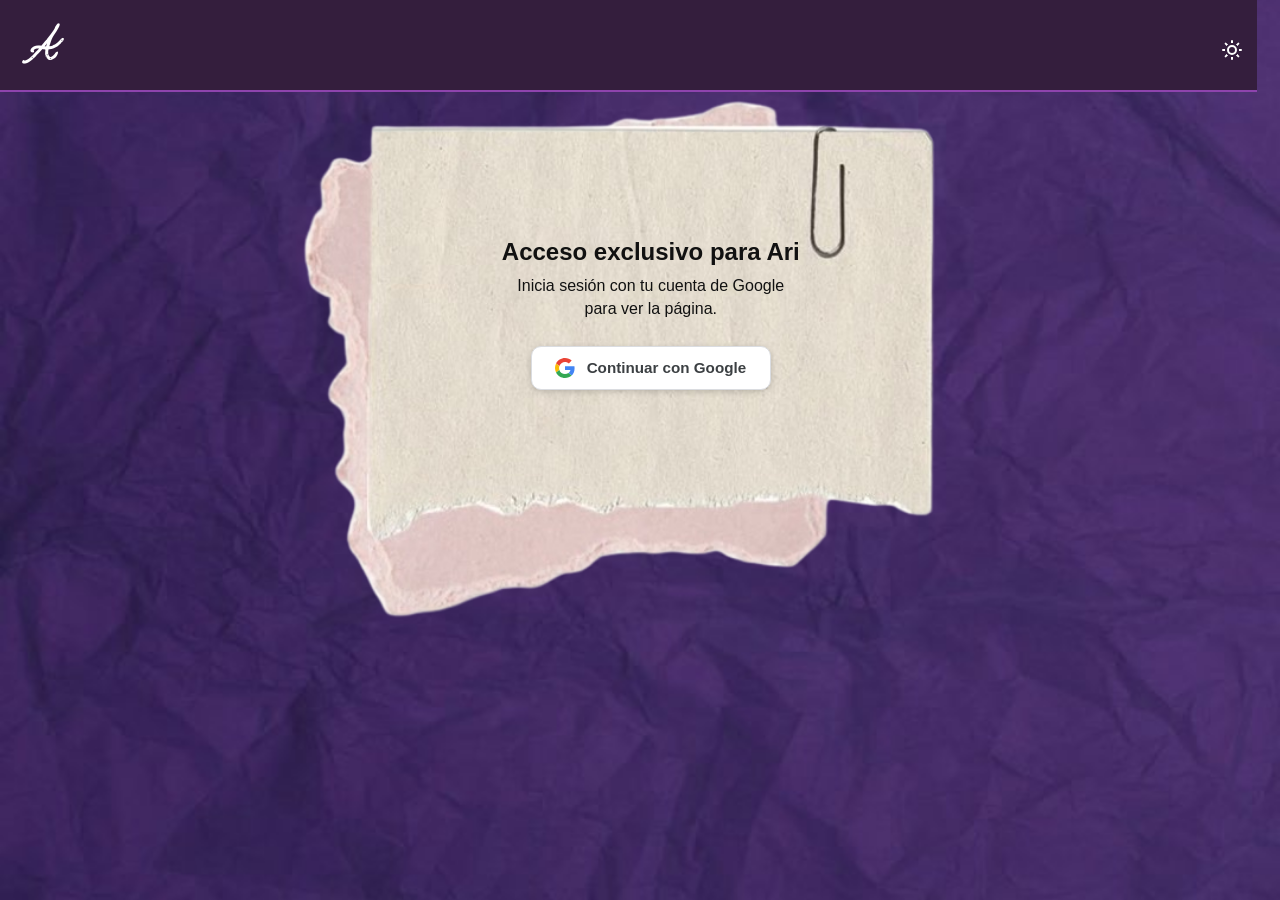
==== index.html @ 7e462a60 "VS Code - 3" ====
<!DOCTYPE html>
<html lang="es">
<head>
    <meta charset="UTF-8">
    <meta name="viewport" content="width=device-width, initial-scale=1.0">
    <title>CAJAT</title>
    <link rel="icon" href="images/favicon.ico" type="image/x-icon">
    <link rel="stylesheet" href="https://cdn-uicons.flaticon.com/uicons-solid-straight/css/uicons-solid-straight.css">
    <link rel="stylesheet" href="styles.css">
    <script src="script.js" defer></script>
    <!-- div#box$.rounded-box.dynamic-content-box.inactive*6 -->
</head>
<body class="papel dark-mode">
    <header id="header">
        <a href="https://hugoed2106.github.io/cajat/"><div class="logo" id="logo">F</div></a>
        <nav class="options-header">
            <i class="fi fi-ss-bell hidden" id="notificaciones"></i>
            <button class="theme-btn" id="themeToggle">
                <div class="icono-sol">
                    <div class="centro"></div> 
                    <div class="rayo r1"></div> 
                    <div class="rayo r2"></div> 
                    <div class="rayo r3"></div> 
                    <div class="rayo r4"></div>
                </div>
            </button>
            <button id="logoutBtn" class="logout-btn hidden">Salir</button>
        </nav>
    </header>

    <main>
    <section class="hidden">
        <img src="images/yes/foto1-juntos.png" alt="">
    </section>
    <section class="not hidden" id="not-div">
        <button id="close">
            <svg xmlns="http://www.w3.org/2000/svg" width="24" height="24" viewBox="0 0 24 24" fill="currentColor">
                <path d="M18.3 5.71 12 12l6.3 6.29-1.41 1.41L10.59 13.41 4.29 19.71 2.88 18.3 9.17 12 2.88 5.71 4.29 4.29l6.3 6.3 6.29-6.3z"/>
            </svg>
        </button>
        <span class="notifies" id="no-hay">No hay notificaciones</span>
    </section>
    <section class="locked-section" id="locked">
        <div class="lock-card" role="dialog" aria-labelledby="lockTitle" aria-modal="true" style="margin-top: 100px;">
            <img src="images/cuadro de texto.png" alt="" class="cuadro-de-texto">
            <h2 id="lockTitle">Acceso exclusivo para Ari</h2>
            <p class="lock-subtitle">Inicia sesión con tu cuenta de Google para ver la página.</p>

            <form id="passForm" autocomplete="on">
                <section hidden>
                    <input id="passInput" type="password" inputmode="numeric" maxlength="6" pattern="[0-9]{6}" oninput="this.value = this.value.replace(/\D/g, '')" placeholder="Fecha Especial (DD/MM/AA)" required="" class="input pw">
                    <div style="margin-top:.6rem;display:flex;gap:.5rem;align-items:center;justify-content:center;">
                        <button type="submit" style="padding:.5rem .8rem;background:var(--bg-timeline);color:var(--text-color);border:none;border-radius:8px;cursor:pointer;font-weight:600;">
                            Entrar
                        </button>
                        <button type="button" id="clearBtn" style="padding:.5rem .8rem;background:#000;border:none;border-radius:8px;cursor:pointer;color:#fff">
                            Borrar
                        </button>
                    </div>
                    <p id="passError" style="color:#c00;margin-top:.6rem;display:none;">Contraseña incorrecta</p>
                </section>

                <div class="social-login">
                    <button type="button" id="googleLoginBtn" class="google-btn">
                        <svg class="google-btn__icon" viewBox="0 0 48 48" width="20" height="20" aria-hidden="true">
                            <path fill="#EA4335" d="M24 9.5c3.54 0 6.71 1.22 9.21 3.6l6.85-6.85C35.9 2.38 30.47 0 24 0 14.62 0 6.51 5.38 2.56 13.22l7.98 6.19C12.43 13.72 17.74 9.5 24 9.5z"/>
                            <path fill="#4285F4" d="M46.98 24.55c0-1.57-.15-3.09-.38-4.55H24v9.02h12.94c-.58 2.96-2.26 5.48-4.78 7.18l7.73 6c4.51-4.18 7.09-10.36 7.09-17.65z"/>
                            <path fill="#FBBC05" d="M10.53 28.59c-.48-1.45-.76-2.99-.76-4.59s.27-3.14.76-4.59l-7.98-6.19C.92 16.46 0 20.12 0 24c0 3.88.92 7.54 2.56 10.78l7.97-6.19z"/>
                            <path fill="#34A853" d="M24 48c6.48 0 11.93-2.13 15.89-5.81l-7.73-6c-2.15 1.45-4.92 2.3-8.16 2.3-6.26 0-11.57-4.22-13.47-9.91l-7.98 6.19C6.51 42.62 14.62 48 24 48z"/>
                        </svg>
                        <span>Continuar con Google</span>
                    </button>
                    <p id="authError" class="auth-error" role="alert"></p>
                </div>

                <label id="remember-div" class="hidden" style="display: block; margin-top:.6rem; color:var(--muted); font-size:.9rem;">
                    <input id="remember" type="checkbox"> Recordar en este equipo
                </label>
            </form>
        </div>
    </section>
    <section class="unlocked-section hidden" id="unlocked">
        <section id="stickers" class="stickers">
            <img src="images/stickers/Corazón Plata.png" alt="" class="sticker s1">
            <img src="images/stickers/Corazón Rosa.png" alt="" class="sticker s2">
            <img src="images/stickers/Estrellitas Plata.png" alt="" class="sticker s3">
            <img src="images/stickers/Corazón Plata.png" alt="" class="sticker s4">
            <img src="images/stickers/Corazón Rosa.png" alt="" class="sticker s5">
            <img src="images/stickers/Estrellitas Plata.png" alt="" class="sticker s6">
            <img src="images/stickers/Estrella Rosa Brillo.png" alt="" class="sticker s7">
            <img src="images/stickers/Esfera Disco.png" alt="" class="sticker s8">
        </section>
        <div id="box0" class="rounded-box dynamic-content-box active after_hidden">
            <div class="middle-section star">
                <h1 class="date">Cada Año Junto A Ti</h1>
                <h2 class="date">Para Yeseli Aridai</h2>
                <div class="rounded-box large-box box-home">Esta página web la hice con cariño para ti. Para que veamos todo lo que hemos pasado y así recordarnos siempre que lo nuestro nunca acabará. Y porque ya no nos veremos más en la misma escuela y probablemente nunca.</div>
                <img src="images/yes/foto3-sin-fondo.png" alt="Foto de Yese3" class="img-yes img1">
                <img src="images/yes/foto2-sin-fondo.png" alt="Foto de Yese2" class="img-yes img2">
            </div>
        </div>
        <div class="rounded-box dynamic-section sphere">
            <div class="search-wrapper">
                <input type="search" id="search" name="search" class="input" placeholder="Buscar recuerdo, fecha o palabra..." autocomplete="off">
                <div id="searchResults" class="search-results"></div>
            </div>
            <div class="timeline-wrapper">
                <div class="options-list">
                    <div class="point hidden">
                        <p class="date"></p>
                        <button class="option-btn active" data-target="home-box"></button>
                    </div>
                    <div class="point hidden">
                        <p class="date">Inicio</p>
                        <button class="option-btn active" data-target="box0"></button>
                    </div>
                    <div class="point">
                        <p class="date">2023</p>
                        <button class="option-btn" data-target="box1"></button>
                    </div>
                    <div class="point">
                        <p class="date">16/12/2024</p>
                        <button class="option-btn" data-target="box2"></button>
                    </div>
                    <div class="point">
                        <p class="date">02/2025</p>
                        <button class="option-btn" data-target="box3"></button>
                    </div>
                    <div class="point">
                        <p class="date">03/2025</p>
                        <button class="option-btn" data-target="box4"></button>
                    </div>
                    <div class="point">
                        <p class="date">13/04/2025</p>
                        <button class="option-btn" data-target="box5"></button>
                    </div>
                    <div class="point">
                        <p class="date">06/2025</p>
                        <button class="option-btn" data-target="box6"></button>
                    </div>
                    <div class="point">
                        <p class="date">12/2025</p>
                        <button class="option-btn" data-target="box7"></button>
                    </div>
                    <div class="point">
                        <p class="date">27/01/2025</p>
                        <button class="option-btn" data-target="box8"></button>
                    </div>
                    <div class="point">
                        <p class="date">04/2026</p>
                        <button class="option-btn" data-target="box9"></button>
                    </div>
                    <div class="point">
                        <p class="date">05/2026</p>
                        <button class="option-btn" data-target="box10"></button>
                    </div>
                    <div class="point">
                        <p class="date">06/2026</p>
                        <button class="option-btn" data-target="box11"></button>
                    </div>
                    <div class="point">
                        <p class="date">10/07/2026</p>
                        <button class="option-btn" data-target="box12"></button>
                    </div>
                    <div class="point">
                        <p class="date">07/2026</p>
                        <button class="option-btn" data-target="box13"></button>
                    </div>
                </div>
            </div>
        </div>
        <section id="timeline-boxes">
            <div id="box1" class="rounded-box dynamic-content-box after_hidden inactive">
                <div class="middle-section">
                    <h1 class="date">4to y 6to de Primaria</h1>
                    <div class=" rounded-box large-box">Empezaste a "acosar" a Jair, él nos dijo y te miré, te me hiciste algo guapa, pensé "tiene potencial", me propuse que serías mi novia o algo así. Al final no te hablé porque empecé a ligarme a alguien.</div>
                    <p class="hidden">4to, 6to, Primaria, acosar, Jair, miré, guapa, potencial, novia, hablar, ligarme, alguien</p>
                </div>
            </div>

            <div id="box2" class="rounded-box dynamic-content-box inactive">
                <div class="middle-section">
                    <h1 class="date">Hablamos por primera vez</h1>
                    <div class="rounded-box large-box">En noviembre de ese mismo año le empecé a hablar a Daiana para acercarme a ti,, ya que te estaba buscando para poder hablar contigo. Pero poco a poco fui conociéndola y me empezó a gustar, y luego 6 días antes de pedirle me dió tu insta,, y en vez de ligarte, te pedí ayuda con Dais y lo logré con ella.</div>
                    <p class="hidden">noviembre, hablar, Daiana, acercarme, buscarte, conocerte, gustar, 6 días, pedirle, Instagram, ayuda, Dais, apoyo, 16 de diciembre de 2024, 7 pm, novio</p>
                </div>
                <div class="img-text-section">
                    <div class="side-texts">
                        <div class="pill bold">El 16 de Diciembre de 2024, aprox., a las 7pm</div>
                        <div class="pill">Hablamos y te pedí ayuda para poder ser novio de Daiana. Tú serías mi apoyo en ese tiempo mientras estuviese con ella.</div>
                    </div>
                </div>
            </div>

            <div id="box3" class="rounded-box dynamic-content-box inactive">
                <div class="middle-section">
                    <h1 class="date">Momentos difíciles</h1>
                    <div class="rounded-box large-box">Te pedí mucha ayuda con Daiana, ya que había empezado a ser muy seca y cortante conmigo,, contigo podía desahogarme de todo eso y siempre me apoyabas y escuchabas. Lo cual agradezco muchíqsimo, ayudabas a que me sintiese mejor.</div>
                    <p class="hidden">ayuda, Daiana, seca, cortante, desahogarme, apoyo, escuchar, agradecer, sentirme mejor, febrero de 2025, estuviste para mí</p>
                </div>
                <div class="img-text-section">
                    <div class="side-texts">
                        <div class="pill bold">En Febrero de 2025</div>
                        <div class="pill">Estuviste para mí en todo, muchas gracias.</div>
                    </div>
                </div>
            </div>

            <div id="box4" class="rounded-box dynamic-content-box inactive">
                <div class="middle-section">
                    <h1 class="date">Borrón y cuenta nueva</h1>
                    <div class="rounded-box large-box">A medio mes terminé con Daiana, me la pasé muy mal y tú me ayudabas a sentirme mejor siempre, me podía desahogar contigo hasta noche. Pero también nos conocíamos más y me iba enamorando cada vez más de ti.</div>
                    <p class="hidden">terminar, Daiana, sentirme mal, desahogo, noche, conocernos, enamorarme, marzo de 2025, gustarme, enamorarme de ti.</p>
                </div>
                <div class="img-text-section">
                    <div class="side-texts">
                        <div class="pill bold">En Marzo de 2025</div>
                        <div class="pill">Nos conocimos mucho y me enamoré de ti, pasaste de gustarme a enamorarme.</div>
                    </div>
                </div>
            </div>

            <div id="box5" class="rounded-box dynamic-content-box inactive snoopy">
                <div class="middle-section">
                    <h1 class="date">El inicio de nuestra historia</h1>
                    <div class="rounded-box large-box">Realmente me enamoraste en tres semanas, y eso fue suficiente para que te empezara a amar mucho y la verdad, quería que fueras mi novia y lpo logré el 13 de Abril. Pero terminamos el 27 ya que te fuiste con alguien más y hubo algunos problemas.</div>
                    <p class="hidden">enamoraste, tres semanas, amar, novia, 13 de abril, terminar, 27, alguien más, problemas, historia, enamorado, amor</p>
                </div>
                <div class="img-text-section">
                    <img class="rounded-img" src="images/yes/foto1-juntos.png" alt="">
                    <div class="side-texts">
                        <div class="pill bold">El 13 de Abril de 2025</div>
                        <div class="pill">Empezamos nuestra historia, de amor aún no, pero ya estaba muy enamorado y tú comenzabas a hacerlo.</div>
                        <div class="pill">P.D. De chiquita te veías súper hermosa, muy tierna y muy bella.</div>
                    </div>
                </div>
            </div>

            <div id="box6" class="rounded-box dynamic-content-box inactive snoopy">
                <div class="middle-section">
                    <h1 class="date">Junio de 2025</h1>
                    <div class="rounded-box large-box">
                        Este mes fue uno de mis favoritos, ya que te pude ver por fin después de mucho.<br>
                        <br>
                        Recuerdo que en este mes le fuimos infieles a nuestras parejas del momento, aunque a finales ya no porque según tú, querías cambiar (no cambiaste nada). <br>
                        <br>
                        (Las fotos cambian si les das click)
                    </div>
                    <p class="hidden">junio, favorito, verte, infieles, parejas, cambiar, cumpleaños, regalo, abrazos, beso, olor, 12 de junio de 2025</p>
                </div>
                <div class="img-text-section">
                    <img src="images/yes/ARI_20250617_2347.png" alt="" class="rounded-img" id="regalo1">
                    <img src="images/yes/ARI_202506.png" alt="" class="rounded-img hidden" id="regalo2">
                    <img src="images/yes/ARI_20250628_1942.png" alt="" class="rounded-img hidden" id="regalo3">
                    <div class="side-texts">
                        <div class="pill bold">El 12 de Junio de 2025</div>
                        <div class="pill">Recuerdo que fui a tu cumpleaños, pero hablamos muy poco. Sin embargo me encantó, te di un peluche de perrito, dos cartas, tre abrazos y un beso, y al darte ese último abrazo se impregnó tu olor en mí.</div>
                    </div>
                </div>
            </div>

            <div id="box7" class="rounded-box dynamic-content-box inactive snoopy after_type12-2025">
                <div class="middle-section">
                    <h1 class="date">Diciembre de 2025</h1>
                    <div class="rounded-box large-box">
                        Empezamos a darnos amor entre nosotros, a pesar de que estaba con Wendy. Luego lo dejé con ella y estuvimos hablando en todas las vacaciones.<br>
                        <br>
                        Fueron unas grandes vacaciones, una gran navidad y un gran fin de año. <br>
                        <br>
                        Me encantó haber pasado las festividades contigo aunque hubiera sido a través de una pantalla.                        
                    </div>
                </div>
                <div class="img-text-section">
                    <img class="rounded-img" src="images/yes/ARI_20251219_0850.png" alt="">
                    <div class="side-texts">
                        <div class="pill bold">El 19 de Diciembre de 2025, a las 8:50am</div>
                        <div class="pill">Te pedí que regresaramos, te regalé unas flores tan bonitas frente a toda la escuela, fue mi momento favorito en toda mi estadía en secundaria. Y fue cuando por primera vez, en persona me dijiste "te amo".</div>
                    </div>
                </div>
            </div>

            <div id="box8" class="rounded-box dynamic-content-box after_hidden inactive">
                <div class="middle-section">
                    <h1 class="date">27 de Enero de 2026</h1>
                    <div class="rounded-box large-box">Terminamos, para un tiempo después anduvieses con Emiliano.</div>
                </div>
            </div>

            <div id="box9" class="rounded-box dynamic-content-box inactive snoopy after_type04-2026">
                <div class="middle-section">
                    <h1 class="date">Abril de 2026</h1>
                    <div class="rounded-box large-box">
                        Éramos solo amigos con derechos. También lo eras con otros y eso no me gustaba nada, te quería sólo para mí. <br>
                        <br>
                        Me enojó que a Baruc conociéndolo en poco tiempo le mandaste fotos con mayor atrevimiento, antes que a mí, conociéndome desde hace 2 años (sólo recordarlo me da coraje).
                    </div>
                </div>
                <div class="img-text-section">
                    <img class="rounded-img" src="images/yes/ARI_20260427_2344.png" alt="">
                    <div class="side-texts">
                        <div class="pill bold">El 27 de Abril del 2026, a las 11:44pm</div>
                        <div class="pill">Me mandaste una foto con el cabello cayendo hacia adelante y cubriendo completamente tu cara, llevabas una blusa negra de tirantes, sin corpiño y una licra corta, y negra. Ahí se podía apreciar tus ricas piernas, tu pequeña cintura y sólo un poco tus pechos.</div>
                    </div>
                </div>
            </div>

            <div id="box10" class="rounded-box dynamic-content-box inactive snoopy">
                <div class="middle-section">
                    <h1 class="date">Mayo de 2026</h1>
                    <div class="rounded-box large-box">En este mes estuve con Natalia, pero sabes que tu siempre fuiste antes de todas, y la verdad fuimos demasiado intensos, al punto de mandarme un video bailando sensualmente (como comentario: Me encantó JAJAJAJ :P)</div>
                </div>
                <div class="img-text-section">
                    <img class="rounded-img" src="images/yes/ARI_20260503_0428.png" alt="">
                    <div class="side-texts">
                        <div class="pill bold">El 3 de Mayo de 2026, a las 4:28am</div>
                        <div class="pill">Me mandaste un video tuyo bailando, he de decir muy sensualmente y con una naturalidad real. Me encantó mucho, como he dicho antes, eres súper hermosa y muy bella.</div>
                    </div>
                </div>
            </div>

            <div id="box11" class="rounded-box dynamic-content-box inactive snoopy after_type06-2026">
                <div class="middle-section">
                    <h1 class="date">Junio de 2026</h1>
                    <div class="rounded-box large-box">
                        Fue la primera vez que me mandaste una foto con mayor atrevimiento.<br>
                        <br>
                        Te pedí contacto cero, ya que estaba muy confundido, porque te amo como no te imaginas y realmente yo nunca quise ser solo tu amigo,, sabes que desde que yo te ví cc estabas en 4to me gustaste.<br>
                        <br>
                        Te odio por todo lo que me hiciste pero eso es muy poco comparándolo con el amor que te tengo,, neta no sabes cómo me heriste pero esas heridas se cubrieron solo con que dijiste "perdón" una sola palabra hizo que me olvidará de lo malo que me hiciste.<br>
                        <br>
                        Me caga siempre perdonarte todo xq nunca te puedo decir que no. Pero en fin,, te amo demasiado,, no esperes que siempre seamos amigos,, xq yo en el futuro te querré como alguien más que "mejor amiga" y sabes que no pararé hasta conseguirlo.</div>
                </div>
                <div class="img-text-section">
                    <img class="rounded-img" src="images/yes/ARI_20260612_0537.png" alt="">
                    <div class="side-texts">
                        <div class="pill bold">El 12 de Junio de 2026, a las 5:37pm</div>
                        <div class="pill">
                            En ese momento llegó tu regalo que había encargado desde una semana antes o más, y la verdad te lo quería dar,, pero te dije que sería mejor que nos dejásemos de hablar y me lamenté.<br>
                            ¿Sabes qué era? Era Jorge el Curioso, me lo habías pedido desde hace rato, pero no te lo pude entregar.
                        </div>
                    </div>
                </div>
            </div>

            <div id="box12" class="rounded-box dynamic-content-box inactive snoopy after_type10-07-2026">
                <div class="middle-section">
                    <h1 class="date">Clausura del Ciclo Escolar 2025-2026</h1>
                    <div class="rounded-box large-box">
                        Fue la última vez que:<br>
                        - Nos hablamos en persona<br>
                        - Nos abrazamos<br>
                        - Nos vimos<br>
                        - Nos despedimos<br>
                        <br>
                        Extrañaré verte, oírte, abrazarte, tocarte, darte besos nobles, darte regalos personalmente, jugar contigo, picarte la cintura, reírnos juntos.<br>
                        <br>
                        Y primera vez que me diste una carta. (Está aquí abajo, para ver las dos, dale click)
                    </div>
                </div>
                <div class="img-text-section">
                    <img src="images/yes/Carta1_20250214.png" alt="" class="rounded-img" id="carta1">
                    <img src="images/yes/Carta2_20250214.png" alt="" class="rounded-img hidden" id="carta2">                    
                    <div class="side-texts">
                        <div class="pill bold">El 10 de Julio de 2026, de las 7:00 a las 8:30am</div>
                        <div class="pill">Me diste dos cartitas que al leerlas recordé lo mucho que te amo, que no sería quien soy sin haberte conocido, sin haber estado contigo, tú me cambiaste mucho y la verdad no sé qué haré sin ti. Realmente aprecio mucho tus cartas y la verdad son las primeras cartas que me han hecho llorar, simplemente no podría explicarte todo lo que siento por ti, gracias por todo y recuerda, no es un adiós, es un hasta luego.</div>
                    </div>
                </div>
            </div>

            <div id="box13" class="rounded-box dynamic-content-box after_hidden inactive">
                <div class="middle-section">
                    <h1 class="date">Julio del 2026</h1>
                    <div class="rounded-box large-box">
                        <span class="bold">1.</span> Este mes, aunque no hayamos estado juntos, me encantó el día de a clausura. <br>
                        <br>
                        <span class="bold">2.</span> La verdad siento mucho haber guardado la foto que me mandaste el 6 de Junio, lo que causó que ya no confiaras en mí. <br>
                        <br>
                        <span class="bold">3.</span> En este mes hice toda esta página, que la verdad llevo haciendo desde el 9 de Julio y la acabé el 29 de Julio. Y Camila me ayudó mucho en esto, si la página se ve bien es porque ella me aconsejó demasiado para que te gustase.
                    </div>
                </div>
                <div class="img-text-section">
                    <img class="rounded-img" src="images/yes/ARI_20260710_0818.png" alt="">
                    <div class="side-texts">
                        <div class="pill">Te amo demasiado y lo sabes, aunque a veces hago pendejadas no quiero que afecte nuestra relación de amigos, mejores amigos, yo qué sé, pero te quiero para siempre, ojalá y me dures para toda la vida.</div>
                        <div class="pill">Me diste dos cartitas cuando las leí recordé lo mucho que te amo. Realmente aprecio mucho tus cartas y la verdad son las primeras cartas que me han hecho llorar, simplemente no podría explicarte todo lo que siento por ti, gracias por todo y recuerda, no es un adiós, es un hasta luego.</div>
                    </div>
                </div>
            </div>
        </section>
    </section>
    <section id="error" class="error-screen">
        <div class="content">
            <div class="error-text">
                <img src="https://hugoed2106.github.io/cajat/images/icon.png" class="icon">
                <h1>303. <span>That’s an error</span></h1>
                <p>Please use a computer</p>
                <p><span>to view the URL.</span></p>
            </div>

            <img src="https://programmer-hugo.github.io/ERROR/303/robot.png" alt="Robot illustration" class="robot-image">
        </div>
    </section>
    </main>
    <script type="module" src="auth.js"></script>
</body>
</html>
---- styles.css ----
@font-face {
    font-family: "Logo";
    src: url("fonts/A-Regular.otf") format("opentype");
}

:root {
    --bg-body: #b077c4a9;
    --bg-app: #D8BAE2;
    --bg-timeline: #4F1C70;
    --text-color: #fff;
    --logo-color: #333;
    --pw-color: #333;
    --border-color: #8e44ad;
    --notifies-color: rgba(0,0,0,0.5);
    --box-bg: #9955B5;
    --accent-color: #e0e0e0;
    --active-color: #d0d0d0;
    --papel: url(images/Papel\ arrugado\ rosa.png);
}

:root {
    --left-sticker: 5px;
    --right-sticker: 10px;
}

.dark-mode {
    --bg-body: #66337B;
    --bg-app: #341E3D;
    --bg-timeline: #4F1C70;
    --text-color: #fff;
    --logo-color: #fff;
    --pw-color: #333;
    --border-color: #8E44AD;
    --notifies-color: rgba(250,250,250,0.5);
    --box-bg: #803E9C;
    --accent-color: #3a3a3a;
    --active-color: #555555;
    --papel: url(images/Papel\ arrugado\ morado.png)
}

.hidden {
    display: none !important;
}

.papel {
    background-image: var(--papel);
    background-position: center;
    background-repeat: no-repeat;
    background-size: cover;
}

/* Estilos Globales */
body {
    font-family: Arial, sans-serif;
    background-color: var(--bg-body);
    color: var(--text-color);
    margin: 0;
    width: 97%;
    box-sizing: border-box;
    min-height: 100vh;
    transition: background-color 0.3s;
    display: flex;
    flex-direction: column;
    align-items: center;
}

/* Cabecera (Header) */
header {
    display: flex;
    position: relative;
    background-color: var(--bg-app);
    border-bottom: 2px solid var(--border-color);
    justify-content: space-between;
    align-items: center;
    padding: 15px 20px;
    height: 60px;
    width: 98%;
    margin-left: auto;
}

main {
    padding: 20px;
    width: 80%;
    display: flex;
    flex-direction: column;
    gap: 20px;
}

footer {
    position:static;
    text-align: center;
    align-items: center;
    padding: 10px;
    background-color: var(--bg-app);
    color: var(--logo-color);
    border-top: 2px solid var(--border-color);
    height: 70px;
    width: 100.5%;
    margin-left: auto;
    bottom: 0; 
    border-bottom: 10px solid var(--bg-app);
}

.start-footer {
    height: 70px !important;
}

.footer-script1 {
    height: 200px !important;
}

.not {
    background-color: var(--bg-app);
    position: absolute;
    z-index: 12;
    border-radius: 15px;
    padding: 20px;
    align-content: center;
    justify-content: center;
    margin-left: 15%;
    height: auto;
    width: 50%;
    min-height: 100px;
}

.notifies {
    text-align: center;
    margin-left: 130px;
    color: var(--notifies-color);
}

#close {
    background-color: rgba(1, 1, 1, 0);
    position: absolute;
    top: 15px;
    right: 10px;
    border: none;
}

svg {
    color: var(--logo-color);
}

.sticker {
    position: absolute;
    z-index: 10;
    width: 70px;
    height: 70px;
}

.s1 {
    top: 180px;
    right: var(--right-sticker);
    left: auto;
    rotate: 37deg;
}

.s2 {
    top: 160px;
    right: auto;
    left: var(--left-sticker);
    rotate: -37deg;
}

.s3 {
    top: 340px;
    right: var(--right-sticker);
    left: auto;
    rotate: 0deg;
}

.s4 {
    top: 320px;
    right: auto;
    left: var(--left-sticker);
    rotate: -37deg;
}

.s5 {
    top: 520px;
    right: var(--right-sticker);
    left: auto;
    rotate: 37deg;
}

.s6 {
    top: 500px;
    right: auto;
    left: var(--left-sticker);
    transform: scaleX(-1);
}

.s7 {
    display: none;
    top: 100px;
    right: auto;
    left: 100px;
    transform: scale(1.35);
}

.s8 {
    display: none;
    top: 380px;
    right: auto;
    left: 100px;
    transform: scale(1.25);
}

.sphere::before {
    content: url(images/stickers/Esfera\ Disco.png);
    transform: scale(0.12);
    position: absolute;
    margin-top: -40px;
    margin-left: -730px;
    margin-right: auto;
    height: 0;
    width: 0;
}

.star::before {
    content: url(images/stickers/Estrella\ Rosa\ Brillo.png);
    transform: scale(0.2);
    rotate: 40deg;
    position: absolute;
    margin-top: -95px;
    margin-left: -650px;
    margin-right: auto;
    height: 0;
    width: 0;
}

.logo {
    font-family: "Logo", sans-serif;
    font-size: 50px;
    font-style: italic;
    font-weight: bold;
    cursor: pointer;
    color: var(--logo-color);
}

a {
    text-decoration: none;
    color: inherit;
    cursor: pointer;
}

nav {
    display: grid;
    grid-auto-flow: column;
    align-items: start;
}

.options-header {
    padding: 10px;
    align-content: center;
    gap: 10px;
}

.fi-ss-bell {
    font-size: 20px;
    color: var(--logo-color);
}

.theme-btn {
    background: none;
    border: none;
    font-size: 20px;
    cursor: pointer;
    color: var(--text-color);
    padding: 5px;
    height: 20px;
    width: 10px;
}

.luna-creciente {
    width: 20px; 
    height: 20px;
    right: var(--right-sticker); 
    border-radius: 50%; 
    background-color: transparent; 
    box-shadow: 5px 3px 0 0 var(--logo-color);
    margin-top: -9px;
    margin-right: 10px;
}

.icono-sol {
    --tamano: 20px;
    --color: var(--logo-color);
    width: var(--tamano);
    height: var(--tamano);
    position: relative;
    display: grid;
    place-items: center;
}

.icono-sol .centro {
    width: 50%;
    height: 50%;
    border: 2px solid var(--color);
    background-color: transparent;
    border-radius: 50%;
    box-sizing: border-box;
    z-index: 2;
}

.icono-sol .rayo {
    position: absolute;
    width: 2px;
    height: 100%;
    background: linear-gradient(
    var(--color) 0% 15%, 
    transparent 15% 85%, 
    var(--color) 85% 100%
    );
    border-radius: 2px;
}

.icono-sol .r1 { transform: rotate(0deg); }
.icono-sol .r2 { transform: rotate(45deg); }
.icono-sol .r3 { transform: rotate(90deg); }
.icono-sol .r4 { transform: rotate(135deg); }

/* Cajas genéricas con borde redondeado */
.rounded-box {
    border: 2px solid var(--border-color);
    border-radius: 15px;
    background-color: var(--box-bg);
    padding: 15px;
    text-align: center;
}

.bold {
    font-weight: bold;
}

.rounded-img {
    border-radius: 15px;
    border: 2px solid var(--border-color);
    width: 50%;
    height: auto;
    object-fit: cover;
}

.img-yes {
    position: absolute;
    z-index: 2;
    object-fit: cover;
}

#cartas {
    border: 2px solid var(--border-color);
    width: 50%;
    height: auto;
    object-fit: cover;
}

.img1 {
    right: 80px;
    top: 100px;
    width: 138px;
}

.img2 {
    left: 80px;
    top: 105px;
    width: 133px;
}

.locked-section h1, h2, h3, h4, h5, h6 {
    margin: 0;
    padding: 0;
    color: var(--text-color);
}

.unlocked-section h1, h2, h3, h4, h5, h6 {
    margin: 0;
    padding: 0;
    color: var(--text-color);
}

.date {
    border-radius: 20px;
    background-color: var(--box-bg);
    padding: 8px 15px;
    text-align: center;
    display: inline-block;
}

.box-home {
    z-index: 3 !important;
    background-color: rgba(1, 1, 1, 0) !important;
}

/* Sección Dinámica (Opciones y recuadro) */
.dynamic-section {
    display: flex;
    flex-direction: column;
    gap: 20px;
    align-items: center;
    width: 97%;
}

/* Envoltura para permitir el scroll horizontal */
.timeline-wrapper {
    width: 100%;
    overflow-x: auto;
    padding: 10px 0 20px 0; /* Espacio para la barra de scroll */
}

/* Personalización de la barra de scroll (Chrome/Edge/Safari) */
.timeline-wrapper::-webkit-scrollbar {
    height: 8px;
}
.timeline-wrapper::-webkit-scrollbar-track {
    background: var(--box-bg);
    border-radius: 4px;
}
.timeline-wrapper::-webkit-scrollbar-thumb {
    background-color: var(--body-bg); /* Color morado */
    border-radius: 4px;
}

.options-list {
    display: flex;
    gap: 30px; /* Separación entre fechas */
    width: max-content; /* Crucial: permite que el contenedor crezca y active el scroll */
    padding: 0 20px;
    align-items: center;
    position: relative;
}

/* La línea continua morada detrás de los botones */
.options-list::before {
    content: "";
    position: absolute;
    top: 85%;
    left: 0;
    right: 0;
    height: 4px;
    background-color: var(--bg-timeline); /* Color morado */
    transform: translateY(-50%);
    z-index: 0;
}

.options-list .point {
    position: relative;
    z-index: 1;
    display: inline-flex;
    flex-direction: column;
    align-items: center;
    gap: 2px;
}

.options-list .point .date {
    position: relative;
    z-index: 1; /* Asegura que la fecha esté por encima de la línea */
    padding: 5px 10px;
    border-radius: 20px;
    font-weight: bold;
    transition: all 0.3s ease;
    margin-bottom: 0%;
}

.option-btn {
    position: relative;
    z-index: 1; /* Mantiene el botón por encima de la línea */
    background-color: var(--bg-app);
    border: 2px solid var(--bg-timeline); /* Borde morado */
    border-radius: 50%;
    width: 20px;
    height: 20px;
    right: var(--right-sticker);
    display: inline-flex;
    color: var(--text-color);
    cursor: pointer;
    transition: all 0.3s ease;
}

.option-btn:hover {
    background-color: var(--accent-color);
}

.option-btn.active {
    background-color: rgb(132, 42, 190); /* Fondo morado al activarse */
    color: #ffffff;
}

.after_hidden::after {
    content: none !important;
}

.before_hidden::before {
    content: none !important;
}

.dynamic-content-box {
    display: flex;
    flex-direction: column; 
    gap: 15px;
    width: 103%;
    margin-top: 20px;
    margin-bottom:50px;
    box-sizing: border-box;
    min-height: 60px;
}

.dynamic-content-box.active {
    display: flex; 
}

.dynamic-content-box.inactive {
    display: none; 
}

.snoopy::after {
    content: url(images/stickers/Snoopy\ Acostado.png);
    transform: scale(0.5);
    position: absolute;
    margin-top: 80px;
    margin-left: 200px;
    margin-right: auto;
    height: 0;
    width: 0;
}

.after_type12-2025::after {
    margin-top: 120px !important;   
}

.after_type04-2026::after {
    margin-top: 120px !important;   
}

.after_type06-2026::after {
    margin-top: 280px !important;   
}

.after_type10-07-2026::after {
    margin-top: 190px !important;
    margin-left: 380px !important;
}

.activei {
    display: flex !important;
}

/* Sección Media (TXT + Cuadro Grande) */
.middle-section {
    display: flex;
    flex-direction: column;
    align-items: center;
    gap: 10px;
}

.large-box {
    width: 100%;
    box-sizing: border-box;
    padding: 25px;
    border-color: transparent;
    text-align: justify !important;
}

/* Sección de Imagen y Textos Laterales */
.img-text-section {
    display: flex;
    gap: 15px;
    width: 100%;
}

.img-box {
    flex: 1;
    aspect-ratio: 1;
    display: flex;
    align-items: center;
    justify-content: center;
    font-size: 20px;
    font-weight: bold;
}

.side-texts {
    flex: 1;
    display: flex;
    flex-direction: column;
    gap: 10px;
    justify-content: center;
}

.side-texts .pill {
    width: 100%;
    box-sizing: border-box;
}

/* Botón/Texto Inferior */
.bottom-box {
    width: 100%;
    box-sizing: border-box;
    padding: 20px;
}

.cuadro-de-texto {
    /*background-image: url(images/cuadro\ de\ texto.png) !important;
    background-position: center;
    background-repeat: no-repeat;
    background-size: cover;*/
    margin-top: 100px;
    position: absolute;
    z-index: -1;
    width: 650px;
}

.lock-card {
    display: flex;
    flex-direction: column;
    align-items: center;
    justify-content: center;
    gap: .6rem;
    /*background-color: var(--box-bg);
    border-radius: 15px;
    border: 2px solid var(--border-color);
    box-shadow: 0 8px 30px rgba(0, 0, 0, 0.08);*/
    color: #111;
    padding: 1.6rem;
    max-width: 420px;
    width: 100%;
    text-align: center;
    margin: 0 auto;
}

.lock-card h2 {
    color: #111;
}

.error-screen {
    display: none;
}

.lock-card .input {
    background-color: rgba(0,0,0,0);
    color:var(--pw-color);
    padding:.6rem .8rem;
    border-radius: 0px;
    border:1px solid rgba(0,0,0,0);
    border-bottom: 2px solid #111;
    width:100%;
    max-width:320px;
    font-size:1rem;
}

.lock-card .input:focus {
    outline: none;
    border-bottom: 2px solid rgb(118, 0, 214);

}

.search-wrapper .input {
    background-color: #dbdbdb !important;
    color:var(--pw-color);
    padding:.6rem .8rem;
    border-radius:8px !important;
    border:1px solid #ddd !important;
    width:100%;
    max-width:320px;
    font-size:1rem;
}

.content {
    display: flex;
    align-items: flex-start;
    gap: 50px;
    padding: 20px;
}

.content p {
    color: black;
}
      
.content p span {
    color: #5f6368;
}

.content .icon {
    height: 50px;
    width: 50px;
    border-radius: 25%;
}

.content .logo {
    margin-bottom: 20px;
}

.content .error-text h1 {
    font-size: 20px;
    font-weight: normal;
    margin-bottom: 16px;
}

.content .error-text h1 span {
    color: #5f6368;
    margin-left: 8px;
}

.content .error-text p {
    color: black;
    margin: 0;
    line-height: 1.5;
}

.content .error-text p span {
    color: #5f6368;
    margin: 0;
    line-height: 1.5;
}

.content .robot-image {
    width: 200px;
    height: 200px;
}

.search-wrapper{
    position: relative;
    display: inline-block ;
    width: 100%;
    max-width: 520px;
}

.search-results{
    position: absolute;
    top: calc(100% + 8px);
    left: 0;
    right: 0;
    background: var(--bg-color, #111);
    border: 1px solid #444;
    border-radius: 14px;
    overflow: hidden;
    display: none;
    z-index: 1000;
    box-shadow: 0 10px 25px rgba(0,0,0,.35);
}

.search-item{
    padding: 12px 14px;
    cursor: pointer;
    border-bottom: 1px solid #333;
    transition: background .2s ease;
}

.search-item:last-child{
    border-bottom: none;
}

.search-item:hover{
    background: rgba(255,255,255,.08);
}

.search-item-title{
    font-weight: 700;
    color: var(--text-color, #fff);
    margin-bottom: 4px;
}

.search-item-preview{
    font-size: .9rem;
    color: var(--muted, #b9b9b9);
    line-height: 1.35;
}

.search-empty{
    padding: 14px;
    color: var(--muted, #b9b9b9);
    text-align: center;
}

body.is-mobile-portrait .content {
    flex-direction: column;
    align-items: center;
    text-align: center;
}

body.is-mobile-portrait .content .robot-image {
    width: 150px;
    height: 150px;
}

body.is-mobile-portrait .error-screen {
    display: block;
    width: 98%;
    text-align: center;
    font-size: 14px;
}

body.is-mobile-portrait.papel {
    background-color: #fff !important;
    background-image: none !important;
}

body.is-mobile-portrait {
    font-family: Arial, sans-serif;
    background-color: #fff;
    color: #333;
    margin: 0;
    width: 96%;
    box-sizing: border-box;
    min-height: 100vh;
    transition: background-color 0.3s;
    display: flex;
    flex-direction: column;
    align-items: center;
}

body.is-mobile-portrait header,
body.is-mobile-portrait footer {
    display: none;
}

body.is-mobile-portrait .unlocked-section,
body.is-mobile-portrait .locked-section {
    display: none;
}

/* ===== Inicio de sesión con Google ===== */
.lock-card > *:not(.cuadro-de-texto) {
    transform: translateX(30px);
}

.lock-subtitle {
    max-width: 300px;
    margin: 0 0 .4rem;
    line-height: 1.4;
}

.social-login {
    margin-top: .6rem;
    display: flex;
    flex-direction: column;
    align-items: center;
    gap: .7rem;
}

.google-btn {
    display: inline-flex;
    align-items: center;
    justify-content: center;
    gap: .7rem;
    min-width: 240px;
    padding: .7rem 1.2rem;
    background: #fff;
    color: #3c4043;
    border: 1px solid #dadce0;
    border-radius: 10px;
    font: inherit;
    font-size: .95rem;
    font-weight: 600;
    cursor: pointer;
    box-shadow: 0 2px 6px rgba(0, 0, 0, .18);
    transition: box-shadow .2s ease, transform .1s ease, background-color .2s ease;
}

.google-btn:hover {
    background: #f8f9fa;
    box-shadow: 0 4px 12px rgba(0, 0, 0, .25);
}

.google-btn:active {
    transform: translateY(1px);
    box-shadow: 0 1px 3px rgba(0, 0, 0, .2);
}

.google-btn:focus-visible {
    outline: 2px solid rgb(118, 0, 214);
    outline-offset: 3px;
}

.google-btn:disabled {
    opacity: .6;
    cursor: progress;
    box-shadow: none;
}

.google-btn__icon {
    flex-shrink: 0;
}

.auth-error {
    display: none;
    max-width: 260px;
    margin: 0;
    color: #b00020;
    font-size: .9rem;
    line-height: 1.35;
}

.logout-btn {
    margin-left: 18px;
    background: none;
    border: 1px solid var(--text-color);
    border-radius: 8px;
    color: var(--text-color);
    font: inherit;
    font-size: .85rem;
    padding: .3rem .7rem;
    cursor: pointer;
    transition: background-color .2s ease;
}

.logout-btn:hover {
    background: rgba(128, 128, 128, .25);
}
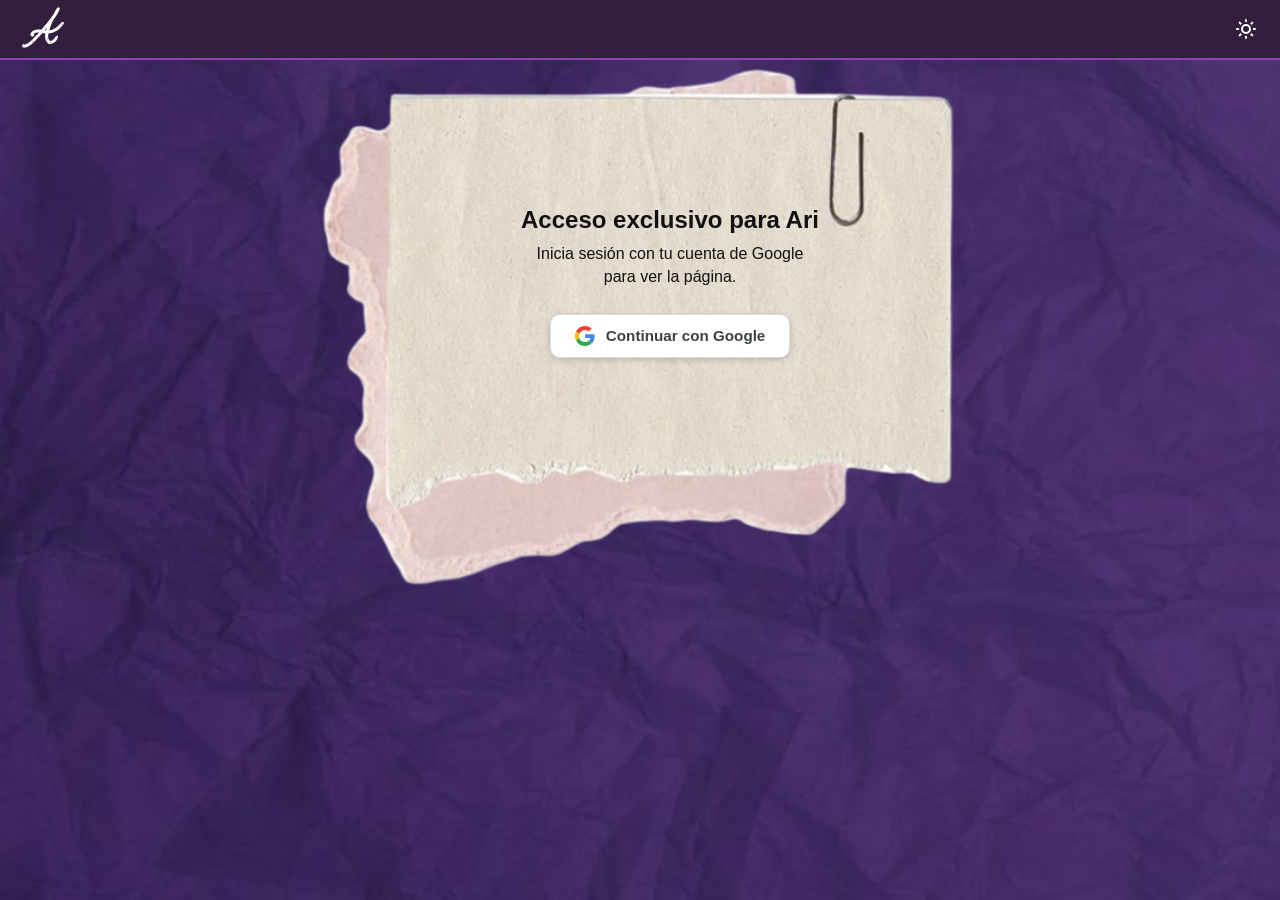
==== commit 9a01c5de: "VS Code - 5" ====
--- a/index.html
+++ b/index.html
@@ -8,7 +8,6 @@
     <link rel="stylesheet" href="https://cdn-uicons.flaticon.com/uicons-solid-straight/css/uicons-solid-straight.css">
     <link rel="stylesheet" href="styles.css">
     <script src="script.js" defer></script>
-    <!-- div#box$.rounded-box.dynamic-content-box.inactive*6 -->
 </head>
 <body class="papel dark-mode">
     <header id="header">
@@ -220,14 +219,16 @@
                 </div>
             </div>
 
-            <div id="box5" class="rounded-box dynamic-content-box inactive snoopy">
+            <div id="box5" class="rounded-box dynamic-content-box inactive">
                 <div class="middle-section">
                     <h1 class="date">El inicio de nuestra historia</h1>
                     <div class="rounded-box large-box">Realmente me enamoraste en tres semanas, y eso fue suficiente para que te empezara a amar mucho y la verdad, quería que fueras mi novia y lpo logré el 13 de Abril. Pero terminamos el 27 ya que te fuiste con alguien más y hubo algunos problemas.</div>
                     <p class="hidden">enamoraste, tres semanas, amar, novia, 13 de abril, terminar, 27, alguien más, problemas, historia, enamorado, amor</p>
                 </div>
                 <div class="img-text-section">
-                    <img class="rounded-img" src="images/yes/foto1-juntos.png" alt="">
+                    <div class="photo-frame snoopy">
+                        <img class="rounded-img" src="images/yes/foto1-juntos.png" alt="">
+                    </div>
                     <div class="side-texts">
                         <div class="pill bold">El 13 de Abril de 2025</div>
                         <div class="pill">Empezamos nuestra historia, de amor aún no, pero ya estaba muy enamorado y tú comenzabas a hacerlo.</div>
@@ -236,7 +237,7 @@
                 </div>
             </div>
 
-            <div id="box6" class="rounded-box dynamic-content-box inactive snoopy">
+            <div id="box6" class="rounded-box dynamic-content-box inactive">
                 <div class="middle-section">
                     <h1 class="date">Junio de 2025</h1>
                     <div class="rounded-box large-box">
@@ -249,9 +250,11 @@
                     <p class="hidden">junio, favorito, verte, infieles, parejas, cambiar, cumpleaños, regalo, abrazos, beso, olor, 12 de junio de 2025</p>
                 </div>
                 <div class="img-text-section">
-                    <img src="images/yes/ARI_20250617_2347.png" alt="" class="rounded-img" id="regalo1">
-                    <img src="images/yes/ARI_202506.png" alt="" class="rounded-img hidden" id="regalo2">
-                    <img src="images/yes/ARI_20250628_1942.png" alt="" class="rounded-img hidden" id="regalo3">
+                    <div class="photo-frame snoopy">
+                        <img src="images/yes/ARI_20250617_2347.png" alt="" class="rounded-img" id="regalo1">
+                        <img src="images/yes/ARI_202506.png" alt="" class="rounded-img hidden" id="regalo2">
+                        <img src="images/yes/ARI_20250628_1942.png" alt="" class="rounded-img hidden" id="regalo3">
+                    </div>
                     <div class="side-texts">
                         <div class="pill bold">El 12 de Junio de 2025</div>
                         <div class="pill">Recuerdo que fui a tu cumpleaños, pero hablamos muy poco. Sin embargo me encantó, te di un peluche de perrito, dos cartas, tre abrazos y un beso, y al darte ese último abrazo se impregnó tu olor en mí.</div>
@@ -259,7 +262,7 @@
                 </div>
             </div>
 
-            <div id="box7" class="rounded-box dynamic-content-box inactive snoopy after_type12-2025">
+            <div id="box7" class="rounded-box dynamic-content-box inactive">
                 <div class="middle-section">
                     <h1 class="date">Diciembre de 2025</h1>
                     <div class="rounded-box large-box">
@@ -271,7 +274,9 @@
                     </div>
                 </div>
                 <div class="img-text-section">
-                    <img class="rounded-img" src="images/yes/ARI_20251219_0850.png" alt="">
+                    <div class="photo-frame snoopy">
+                        <img class="rounded-img" src="images/yes/ARI_20251219_0850.png" alt="">
+                    </div>
                     <div class="side-texts">
                         <div class="pill bold">El 19 de Diciembre de 2025, a las 8:50am</div>
                         <div class="pill">Te pedí que regresaramos, te regalé unas flores tan bonitas frente a toda la escuela, fue mi momento favorito en toda mi estadía en secundaria. Y fue cuando por primera vez, en persona me dijiste "te amo".</div>
@@ -285,7 +290,7 @@
                     <div class="rounded-box large-box">Terminamos, para un tiempo después anduvieses con Emiliano.</div>
                 </div>
             </div>
-
+            
             <div id="box9" class="rounded-box dynamic-content-box inactive snoopy after_type04-2026">
                 <div class="middle-section">
                     <h1 class="date">Abril de 2026</h1>
@@ -342,7 +347,7 @@
                 </div>
             </div>
 
-            <div id="box12" class="rounded-box dynamic-content-box inactive snoopy after_type10-07-2026">
+            <div id="box12" class="rounded-box dynamic-content-box inactive">
                 <div class="middle-section">
                     <h1 class="date">Clausura del Ciclo Escolar 2025-2026</h1>
                     <div class="rounded-box large-box">
@@ -358,8 +363,10 @@
                     </div>
                 </div>
                 <div class="img-text-section">
-                    <img src="images/yes/Carta1_20250214.png" alt="" class="rounded-img" id="carta1">
-                    <img src="images/yes/Carta2_20250214.png" alt="" class="rounded-img hidden" id="carta2">                    
+                    <div class="photo-frame snoopy">
+                        <img src="images/yes/Carta1_20250214.png" alt="" class="rounded-img" id="carta1">
+                        <img src="images/yes/Carta2_20250214.png" alt="" class="rounded-img hidden" id="carta2">
+                    </div>
                     <div class="side-texts">
                         <div class="pill bold">El 10 de Julio de 2026, de las 7:00 a las 8:30am</div>
                         <div class="pill">Me diste dos cartitas que al leerlas recordé lo mucho que te amo, que no sería quien soy sin haberte conocido, sin haber estado contigo, tú me cambiaste mucho y la verdad no sé qué haré sin ti. Realmente aprecio mucho tus cartas y la verdad son las primeras cartas que me han hecho llorar, simplemente no podría explicarte todo lo que siento por ti, gracias por todo y recuerda, no es un adiós, es un hasta luego.</div>
--- a/styles.css
+++ b/styles.css
@@ -50,12 +50,17 @@
 }
 
 /* Estilos Globales */
+html {
+    overflow-x: hidden;
+}
+
 body {
     font-family: Arial, sans-serif;
     background-color: var(--bg-body);
     color: var(--text-color);
     margin: 0;
-    width: 97%;
+    width: 100%;
+    overflow-x: clip;
     box-sizing: border-box;
     min-height: 100vh;
     transition: background-color 0.3s;
@@ -74,8 +79,8 @@
     align-items: center;
     padding: 15px 20px;
     height: 60px;
-    width: 98%;
-    margin-left: auto;
+    width: 100%;
+    box-sizing: border-box;
 }
 
 main {
@@ -95,8 +100,8 @@
     color: var(--logo-color);
     border-top: 2px solid var(--border-color);
     height: 70px;
-    width: 100.5%;
-    margin-left: auto;
+    width: 100%;
+    box-sizing: border-box;
     bottom: 0; 
     border-bottom: 10px solid var(--bg-app);
 }
@@ -245,42 +250,42 @@
 }
 
 nav {
-    display: grid;
-    grid-auto-flow: column;
-    align-items: start;
+    display: flex;
+    align-items: center;
 }
 
 .options-header {
-    padding: 10px;
-    align-content: center;
-    gap: 10px;
+    gap: 14px;
+    height: 100%;
 }
 
 .fi-ss-bell {
     font-size: 20px;
+    line-height: 1;
     color: var(--logo-color);
 }
 
 .theme-btn {
     background: none;
     border: none;
-    font-size: 20px;
     cursor: pointer;
     color: var(--text-color);
-    padding: 5px;
-    height: 20px;
-    width: 10px;
+    padding: 0;
+    width: 28px;
+    height: 28px;
+    flex: none;
+    display: grid;
+    place-items: center;
 }
 
 .luna-creciente {
-    width: 20px; 
-    height: 20px;
-    right: var(--right-sticker); 
-    border-radius: 50%; 
-    background-color: transparent; 
-    box-shadow: 5px 3px 0 0 var(--logo-color);
-    margin-top: -9px;
-    margin-right: 10px;
+    width: 18px;
+    height: 18px;
+    border-radius: 50%;
+    box-sizing: border-box;
+    background-color: transparent;
+    box-shadow: inset -5px -2px 0 0 var(--logo-color);
+    transform: rotate(-20deg);
 }
 
 .icono-sol {
@@ -397,7 +402,8 @@
     flex-direction: column;
     gap: 20px;
     align-items: center;
-    width: 97%;
+    width: 100%;
+    box-sizing: border-box;
 }
 
 /* Envoltura para permitir el scroll horizontal */
@@ -497,7 +503,7 @@
     display: flex;
     flex-direction: column; 
     gap: 15px;
-    width: 103%;
+    width: 100%;
     margin-top: 20px;
     margin-bottom:50px;
     box-sizing: border-box;
@@ -512,32 +518,32 @@
     display: none; 
 }
 
-.snoopy::after {
-    content: url(images/stickers/Snoopy\ Acostado.png);
-    transform: scale(0.5);
-    position: absolute;
-    margin-top: 80px;
-    margin-left: 200px;
-    margin-right: auto;
-    height: 0;
-    width: 0;
-}
-
-.after_type12-2025::after {
-    margin-top: 120px !important;   
-}
-
-.after_type04-2026::after {
-    margin-top: 120px !important;   
-}
-
-.after_type06-2026::after {
-    margin-top: 280px !important;   
-}
-
-.after_type10-07-2026::after {
-    margin-top: 190px !important;
-    margin-left: 380px !important;
+/* Contenedor de foto: el sticker de Snoopy queda centrado en la esquina
+   superior derecha (mitad fuera, mitad dentro de la foto). */
+.photo-frame {
+    --snoopy-size: 110px;
+    position: relative;
+    width: 50%;
+    flex: none;
+}
+
+.photo-frame .rounded-img {
+    display: block;
+    width: 100%;
+    box-sizing: border-box;
+}
+
+.photo-frame.snoopy::after {
+    content: "";
+    position: absolute;
+    top: 0;
+    right: 0;
+    width: var(--snoopy-size);
+    aspect-ratio: 420 / 460;
+    background: url("images/stickers/Snoopy Acostado.png") center / contain no-repeat;
+    transform: translate(50%, -50%);
+    pointer-events: none;
+    z-index: 5;
 }
 
 .activei {
@@ -890,11 +896,11 @@
 }
 
 .logout-btn {
-    margin-left: 18px;
+    flex: none;
     background: none;
-    border: 1px solid var(--text-color);
+    border: 1px solid var(--logo-color);
     border-radius: 8px;
-    color: var(--text-color);
+    color: var(--logo-color);
     font: inherit;
     font-size: .85rem;
     padding: .3rem .7rem;
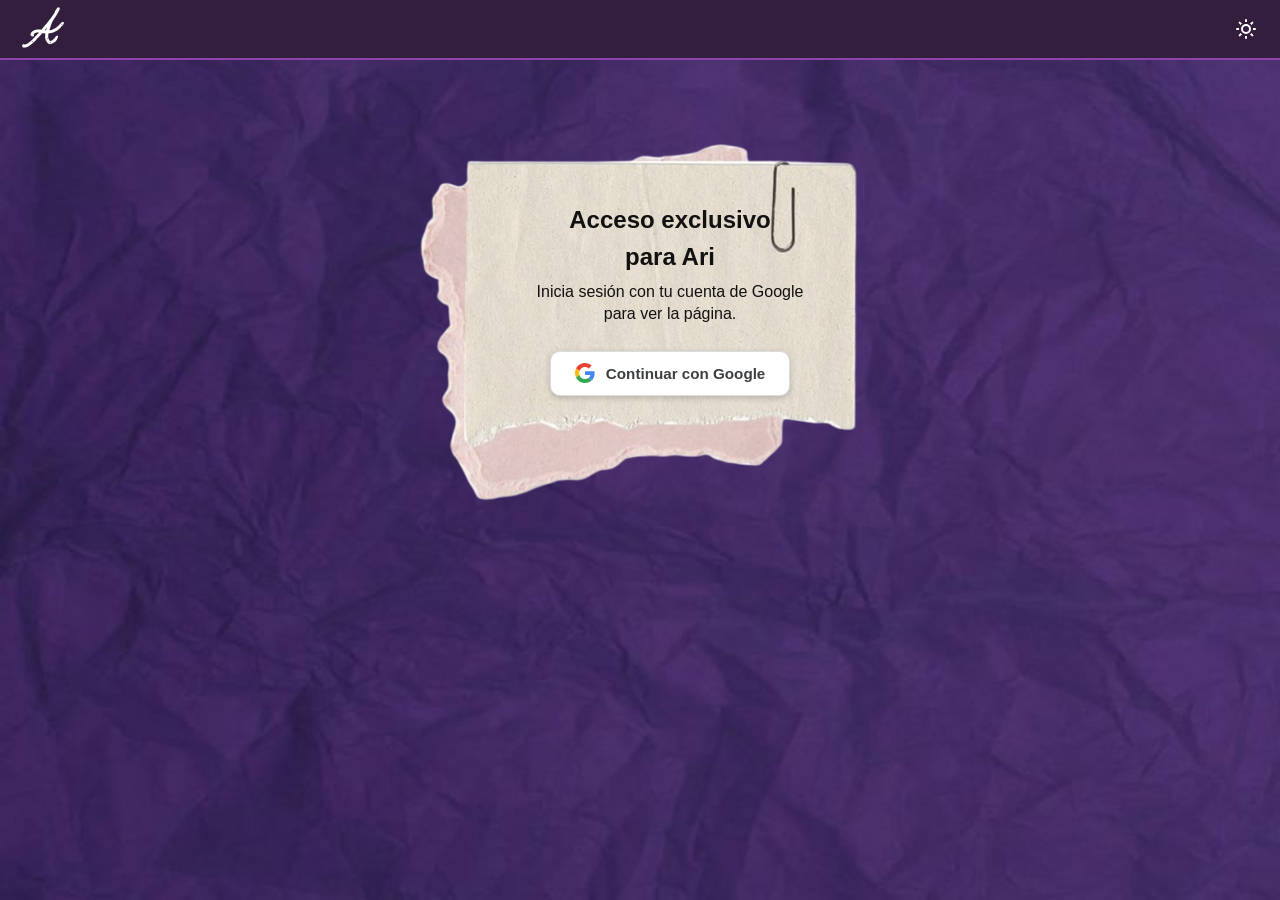
==== commit 793a508e: "VS Code - 6" ====
--- a/index.html
+++ b/index.html
@@ -42,7 +42,8 @@
     <section class="locked-section" id="locked">
         <div class="lock-card" role="dialog" aria-labelledby="lockTitle" aria-modal="true" style="margin-top: 100px;">
             <img src="images/cuadro de texto.png" alt="" class="cuadro-de-texto">
-            <h2 id="lockTitle">Acceso exclusivo para Ari</h2>
+            <h2 id="lockTitle">Acceso exclusivo</h2>
+            <h2 id="lockTitle">para Ari</h2>
             <p class="lock-subtitle">Inicia sesión con tu cuenta de Google para ver la página.</p>
 
             <form id="passForm" autocomplete="on">
@@ -290,7 +291,7 @@
                     <div class="rounded-box large-box">Terminamos, para un tiempo después anduvieses con Emiliano.</div>
                 </div>
             </div>
-            
+
             <div id="box9" class="rounded-box dynamic-content-box inactive snoopy after_type04-2026">
                 <div class="middle-section">
                     <h1 class="date">Abril de 2026</h1>
--- a/styles.css
+++ b/styles.css
@@ -608,10 +608,10 @@
     background-position: center;
     background-repeat: no-repeat;
     background-size: cover;*/
-    margin-top: 100px;
+    margin-top: 50px;
     position: absolute;
     z-index: -1;
-    width: 650px;
+    width: 450px;
 }
 
 .lock-card {
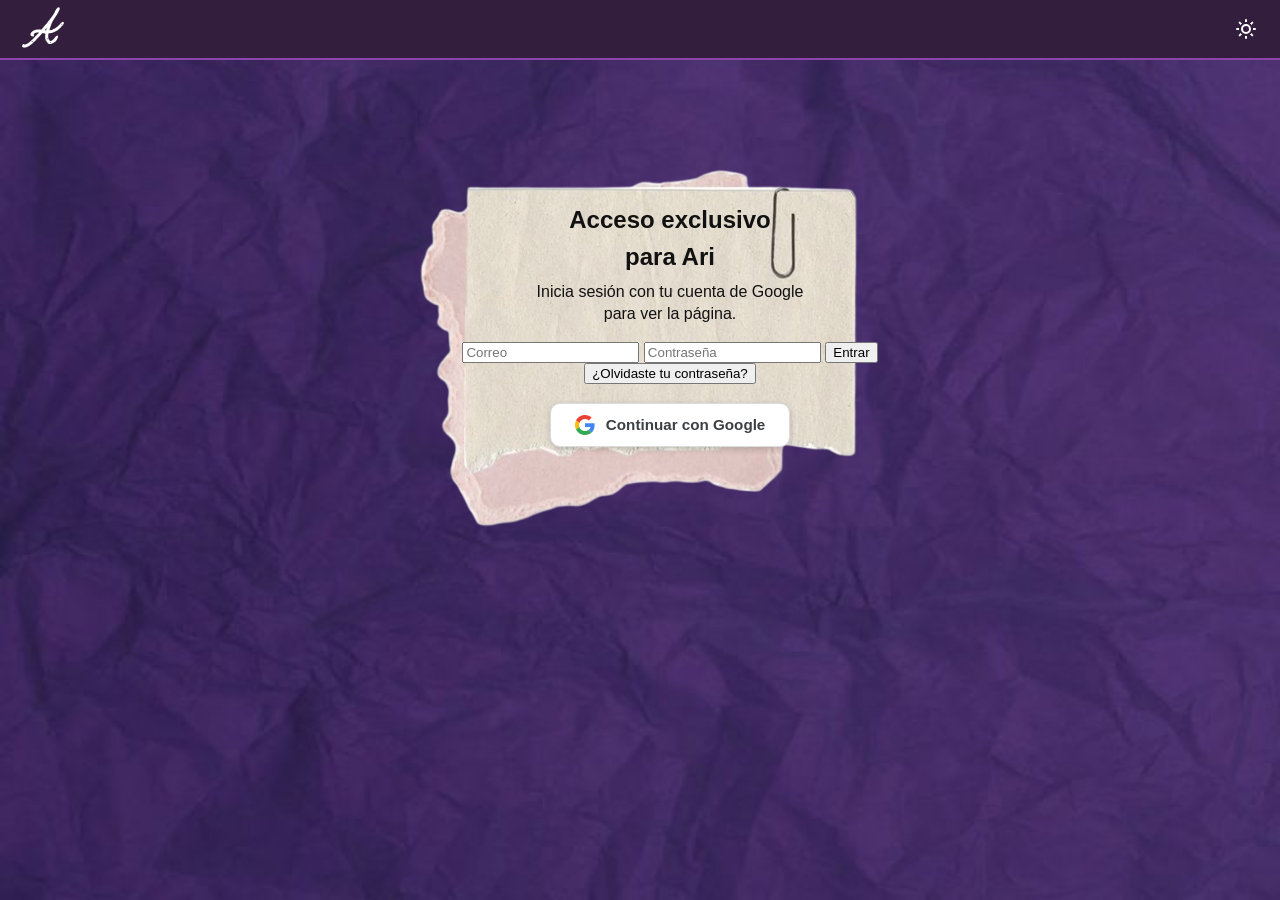
==== commit bc447798: "VS Code - 1" ====
--- a/index.html
+++ b/index.html
@@ -38,6 +38,7 @@
             </svg>
         </button>
         <span class="notifies" id="no-hay">No hay notificaciones</span>
+        <div id="notif-list" class="notif-list"></div>
     </section>
     <section class="locked-section" id="locked">
         <div class="lock-card" role="dialog" aria-labelledby="lockTitle" aria-modal="true" style="margin-top: 100px;">
@@ -47,18 +48,12 @@
             <p class="lock-subtitle">Inicia sesión con tu cuenta de Google para ver la página.</p>
 
             <form id="passForm" autocomplete="on">
-                <section hidden>
-                    <input id="passInput" type="password" inputmode="numeric" maxlength="6" pattern="[0-9]{6}" oninput="this.value = this.value.replace(/\D/g, '')" placeholder="Fecha Especial (DD/MM/AA)" required="" class="input pw">
-                    <div style="margin-top:.6rem;display:flex;gap:.5rem;align-items:center;justify-content:center;">
-                        <button type="submit" style="padding:.5rem .8rem;background:var(--bg-timeline);color:var(--text-color);border:none;border-radius:8px;cursor:pointer;font-weight:600;">
-                            Entrar
-                        </button>
-                        <button type="button" id="clearBtn" style="padding:.5rem .8rem;background:#000;border:none;border-radius:8px;cursor:pointer;color:#fff">
-                            Borrar
-                        </button>
-                    </div>
-                    <p id="passError" style="color:#c00;margin-top:.6rem;display:none;">Contraseña incorrecta</p>
-                </section>
+                <form id="emailForm">
+                    <input id="emailInput" type="email" placeholder="Correo" autocomplete="email" required>
+                    <input id="passwordInput" type="password" placeholder="Contraseña" autocomplete="current-password" required minlength="6" maxlength="12" spellcheck="false">
+                    <button type="submit" id="emailLoginBtn">Entrar</button>
+                    <button type="button" id="resetBtn">¿Olvidaste tu contraseña?</button>
+                </form>
 
                 <div class="social-login">
                     <button type="button" id="googleLoginBtn" class="google-btn">
@@ -292,62 +287,6 @@
                 </div>
             </div>
 
-            <div id="box9" class="rounded-box dynamic-content-box inactive snoopy after_type04-2026">
-                <div class="middle-section">
-                    <h1 class="date">Abril de 2026</h1>
-                    <div class="rounded-box large-box">
-                        Éramos solo amigos con derechos. También lo eras con otros y eso no me gustaba nada, te quería sólo para mí. <br>
-                        <br>
-                        Me enojó que a Baruc conociéndolo en poco tiempo le mandaste fotos con mayor atrevimiento, antes que a mí, conociéndome desde hace 2 años (sólo recordarlo me da coraje).
-                    </div>
-                </div>
-                <div class="img-text-section">
-                    <img class="rounded-img" src="images/yes/ARI_20260427_2344.png" alt="">
-                    <div class="side-texts">
-                        <div class="pill bold">El 27 de Abril del 2026, a las 11:44pm</div>
-                        <div class="pill">Me mandaste una foto con el cabello cayendo hacia adelante y cubriendo completamente tu cara, llevabas una blusa negra de tirantes, sin corpiño y una licra corta, y negra. Ahí se podía apreciar tus ricas piernas, tu pequeña cintura y sólo un poco tus pechos.</div>
-                    </div>
-                </div>
-            </div>
-
-            <div id="box10" class="rounded-box dynamic-content-box inactive snoopy">
-                <div class="middle-section">
-                    <h1 class="date">Mayo de 2026</h1>
-                    <div class="rounded-box large-box">En este mes estuve con Natalia, pero sabes que tu siempre fuiste antes de todas, y la verdad fuimos demasiado intensos, al punto de mandarme un video bailando sensualmente (como comentario: Me encantó JAJAJAJ :P)</div>
-                </div>
-                <div class="img-text-section">
-                    <img class="rounded-img" src="images/yes/ARI_20260503_0428.png" alt="">
-                    <div class="side-texts">
-                        <div class="pill bold">El 3 de Mayo de 2026, a las 4:28am</div>
-                        <div class="pill">Me mandaste un video tuyo bailando, he de decir muy sensualmente y con una naturalidad real. Me encantó mucho, como he dicho antes, eres súper hermosa y muy bella.</div>
-                    </div>
-                </div>
-            </div>
-
-            <div id="box11" class="rounded-box dynamic-content-box inactive snoopy after_type06-2026">
-                <div class="middle-section">
-                    <h1 class="date">Junio de 2026</h1>
-                    <div class="rounded-box large-box">
-                        Fue la primera vez que me mandaste una foto con mayor atrevimiento.<br>
-                        <br>
-                        Te pedí contacto cero, ya que estaba muy confundido, porque te amo como no te imaginas y realmente yo nunca quise ser solo tu amigo,, sabes que desde que yo te ví cc estabas en 4to me gustaste.<br>
-                        <br>
-                        Te odio por todo lo que me hiciste pero eso es muy poco comparándolo con el amor que te tengo,, neta no sabes cómo me heriste pero esas heridas se cubrieron solo con que dijiste "perdón" una sola palabra hizo que me olvidará de lo malo que me hiciste.<br>
-                        <br>
-                        Me caga siempre perdonarte todo xq nunca te puedo decir que no. Pero en fin,, te amo demasiado,, no esperes que siempre seamos amigos,, xq yo en el futuro te querré como alguien más que "mejor amiga" y sabes que no pararé hasta conseguirlo.</div>
-                </div>
-                <div class="img-text-section">
-                    <img class="rounded-img" src="images/yes/ARI_20260612_0537.png" alt="">
-                    <div class="side-texts">
-                        <div class="pill bold">El 12 de Junio de 2026, a las 5:37pm</div>
-                        <div class="pill">
-                            En ese momento llegó tu regalo que había encargado desde una semana antes o más, y la verdad te lo quería dar,, pero te dije que sería mejor que nos dejásemos de hablar y me lamenté.<br>
-                            ¿Sabes qué era? Era Jorge el Curioso, me lo habías pedido desde hace rato, pero no te lo pude entregar.
-                        </div>
-                    </div>
-                </div>
-            </div>
-
             <div id="box12" class="rounded-box dynamic-content-box inactive">
                 <div class="middle-section">
                     <h1 class="date">Clausura del Ciclo Escolar 2025-2026</h1>
--- a/styles.css
+++ b/styles.css
@@ -132,6 +132,36 @@
     text-align: center;
     margin-left: 130px;
     color: var(--notifies-color);
+}
+
+.notif-list {
+    display: grid;
+    gap: 10px;
+    max-height: 60vh;
+    overflow-y: auto;
+    padding-right: 30px;
+}
+
+.notif-item {
+    background-color: var(--box-bg);
+    color: var(--text-color);
+    border-radius: 10px;
+    padding: 10px 14px;
+}
+
+.notif-item strong {
+    display: block;
+    margin-bottom: 4px;
+}
+
+.notif-item p {
+    margin: 0 0 4px;
+    white-space: pre-wrap;
+    overflow-wrap: anywhere;
+}
+
+.notif-item small {
+    opacity: .7;
 }
 
 #close {
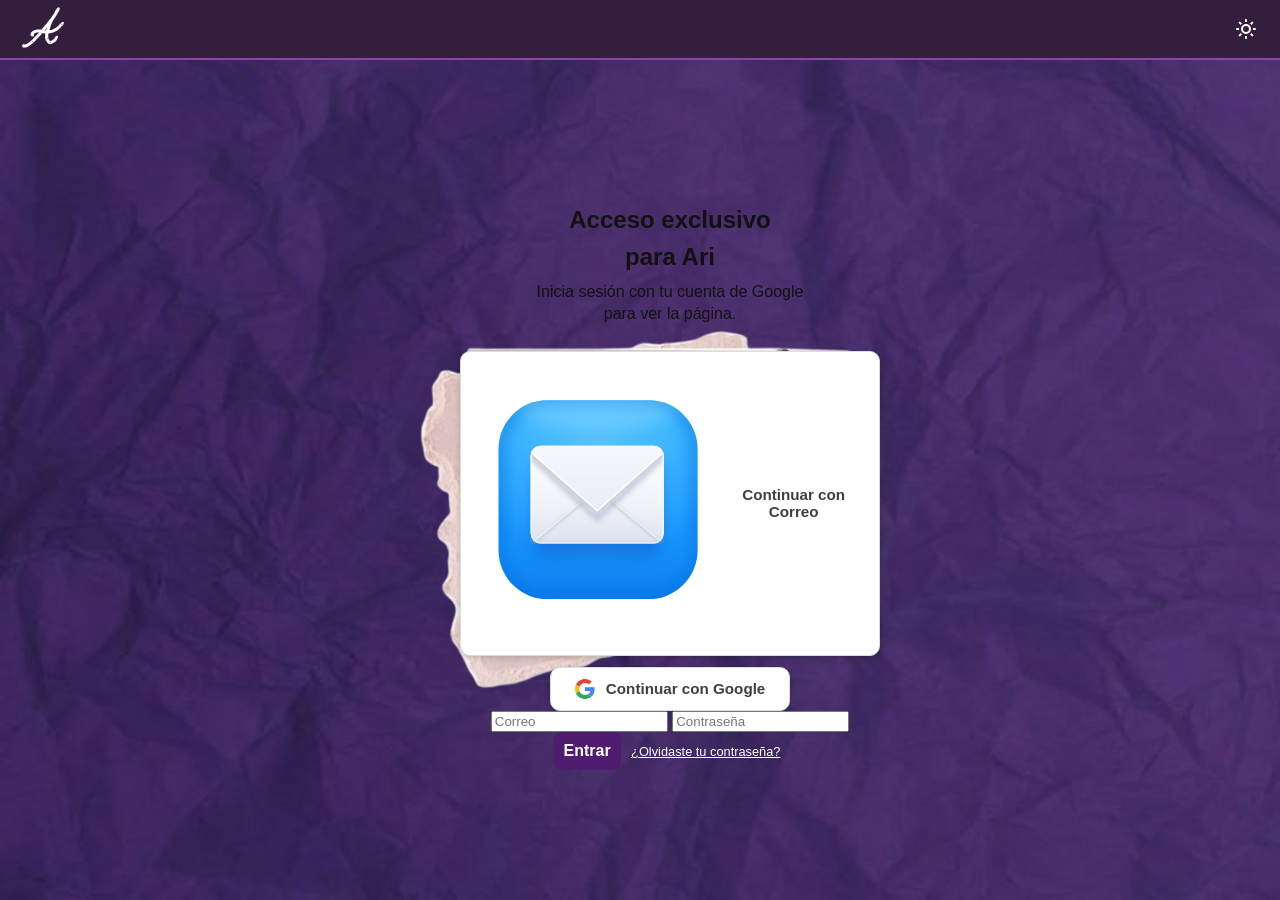
==== commit dca42b26: "VS Code - 3" ====
--- a/index.html
+++ b/index.html
@@ -48,14 +48,87 @@
             <p class="lock-subtitle">Inicia sesión con tu cuenta de Google para ver la página.</p>
 
             <form id="passForm" autocomplete="on">
-                <form id="emailForm">
-                    <input id="emailInput" type="email" placeholder="Correo" autocomplete="email" required>
-                    <input id="passwordInput" type="password" placeholder="Contraseña" autocomplete="current-password" required minlength="6" maxlength="12" spellcheck="false">
-                    <button type="submit" id="emailLoginBtn">Entrar</button>
-                    <button type="button" id="resetBtn">¿Olvidaste tu contraseña?</button>
-                </form>
 
                 <div class="social-login">
+                    <button type="button" id="openEmailBtn" class="google-btn">
+                        <svg xmlns="http://www.w3.org/2000/svg" viewBox="0 0 280 280" width="280" height="280" xmlns:c2pa="http://c2pa.org/manifest"><metadata><c2pa:manifest>[base64]/fBIQg5MaXRdwAAACAY2JvcqVjYWxnZnNoYTI1NmNwYWRNAAAAAAAAAAAAAAAAAGRoYXNoWCBRKziB/krMVe+o/[base64]/[base64]/[base64]/3cyjxFA3Qo5S46fX0/ihY0VZ7mfb9KF703t5OjWDBWMA4GA1UdDwEB/wQEAwIHgDAVBgNVHSUEDjAMBgorBgEEAYPoXgIBMAwGA1UdEwEB/wQCMAAwHwYDVR0jBBgwFoAUzlHiBIFOZFsj+OPEz5o+nMHXXMIwCgYIKoZIzj0EAwMDZwAwZAIwMXMdFJ4BetLLVY7ORuE9noqbbAZOZn/aArXyTwFAZfKrPzxF2vPoJNf1+UCdg1XGAjBwX1zd9WGqYkqmL5SFqw1QySjr1zJfpJM9+1rdDwSPLMOPOjKuiXjoU/[base64]/avKIg4j9IQ58Uo=</c2pa:manifest></metadata>
+                            <defs>
+                                <linearGradient id="bg" x1="0" y1="0" x2="0" y2="1">
+                                <stop offset="0" stop-color="#34B6FF"/>
+                                <stop offset="0.55" stop-color="#1C9CFF"/>
+                                <stop offset="1" stop-color="#0C80F0"/>
+                                </linearGradient>
+                                <radialGradient id="glow" cx="0.5" cy="0.25" r="0.6">
+                                <stop offset="0" stop-color="#7FD6FF" stop-opacity="0.55"/>
+                                <stop offset="1" stop-color="#7FD6FF" stop-opacity="0"/>
+                                </radialGradient>
+                                <linearGradient id="env" x1="0" y1="0" x2="0" y2="1">
+                                <stop offset="0" stop-color="#FFFFFF"/>
+                                <stop offset="0.6" stop-color="#F1F3F9"/>
+                                <stop offset="1" stop-color="#DDE2EE"/>
+                                </linearGradient>
+                                <linearGradient id="flap" x1="0" y1="0" x2="0" y2="1">
+                                <stop offset="0" stop-color="#F7F8FC"/>
+                                <stop offset="1" stop-color="#E9ECF4"/>
+                                </linearGradient>
+                                <clipPath id="clipBg">
+                                <rect x="22" y="18" width="236" height="236" rx="58"/>
+                                </clipPath>
+                                <clipPath id="clipEnv">
+                                <rect x="60" y="72" width="158" height="116" rx="12"/>
+                                </clipPath>
+                                <filter id="blurEdge" x="-20%" y="-20%" width="140%" height="140%">
+                                <feGaussianBlur stdDeviation="9"/>
+                                </filter>
+                                <filter id="shadow" x="-30%" y="-30%" width="160%" height="180%">
+                                <feGaussianBlur stdDeviation="9"/>
+                                </filter>
+                                <filter id="soft" x="-10%" y="-10%" width="120%" height="120%">
+                                <feGaussianBlur stdDeviation="1.6"/>
+                                </filter>
+                                <filter id="softer" x="-10%" y="-10%" width="120%" height="120%">
+                                <feGaussianBlur stdDeviation="3"/>
+                                </filter>
+                            </defs>
+
+                            <!-- Fondo azul redondeado -->
+                            <rect x="22" y="18" width="236" height="236" rx="58" fill="url(#bg)"/>
+                            <g clip-path="url(#clipBg)">
+                                <rect x="22" y="18" width="236" height="236" fill="url(#glow)"/>
+                                <!-- Oscurecimiento sutil de los bordes (efecto 3D) -->
+                                <rect x="22" y="18" width="236" height="236" rx="58" fill="none" stroke="#0A6AE0" stroke-opacity="0.55" stroke-width="14" filter="url(#blurEdge)"/>
+                                <!-- Brillo superior -->
+                                <ellipse cx="140" cy="30" rx="95" ry="22" fill="#9BE0FF" opacity="0.35" filter="url(#blurEdge)"/>
+                            </g>
+
+                            <!-- Sombra del sobre -->
+                            <rect x="64" y="90" width="150" height="112" rx="14" fill="#0A58C8" opacity="0.55" filter="url(#shadow)"/>
+
+                            <!-- Cuerpo del sobre -->
+                            <rect x="60" y="72" width="158" height="116" rx="12" fill="url(#env)"/>
+
+                            <g clip-path="url(#clipEnv)">
+                                <!-- Pliegues inferiores -->
+                                <path d="M58,192 L128,134" stroke="#C3CAD9" stroke-width="3" stroke-linecap="round" fill="none" filter="url(#soft)" opacity="0.9"/>
+                                <path d="M220,192 L150,134" stroke="#C3CAD9" stroke-width="3" stroke-linecap="round" fill="none" filter="url(#soft)" opacity="0.9"/>
+                                <path d="M58,190 L128,132" stroke="#FFFFFF" stroke-width="1.2" stroke-linecap="round" fill="none" opacity="0.8"/>
+                                <path d="M220,190 L150,132" stroke="#FFFFFF" stroke-width="1.2" stroke-linecap="round" fill="none" opacity="0.8"/>
+
+                                <!-- Sombra bajo la solapa -->
+                                <path d="M60,84 L139,158 L218,84" stroke="#AEB6C9" stroke-width="7" fill="none" stroke-linejoin="round" filter="url(#softer)" opacity="0.7"/>
+
+                                <!-- Solapa -->
+                                <path d="M60,72 L218,72 L218,82 L139,152 L60,82 Z" fill="url(#flap)"/>
+                                <path d="M60,82 L139,152 L218,82" stroke="#C9CFDD" stroke-width="2" fill="none" stroke-linejoin="round" opacity="0.9"/>
+                                <path d="M60,79 L139,149 L218,79" stroke="#FFFFFF" stroke-width="1.5" fill="none" stroke-linejoin="round" opacity="0.9"/>
+                            </g>
+
+                            <!-- Bisel del sobre -->
+                            <rect x="60.75" y="72.75" width="156.5" height="114.5" rx="11.5" fill="none" stroke="#FFFFFF" stroke-opacity="0.9" stroke-width="1.5"/>
+                            <path d="M62,182 Q62,186.5 72,187 L206,187 Q216,186.5 216,182" fill="none" stroke="#C5CBDA" stroke-width="2" opacity="0.7" filter="url(#soft)"/>
+                        </svg>
+                        <span>Continuar con Correo</span>
+                    </button>
                     <button type="button" id="googleLoginBtn" class="google-btn">
                         <svg class="google-btn__icon" viewBox="0 0 48 48" width="20" height="20" aria-hidden="true">
                             <path fill="#EA4335" d="M24 9.5c3.54 0 6.71 1.22 9.21 3.6l6.85-6.85C35.9 2.38 30.47 0 24 0 14.62 0 6.51 5.38 2.56 13.22l7.98 6.19C12.43 13.72 17.74 9.5 24 9.5z"/>
@@ -67,6 +140,14 @@
                     </button>
                     <p id="authError" class="auth-error" role="alert"></p>
                 </div>
+
+                <form id="emailForm">
+                    <button type="button" id="closeEmailBtn" aria-label="Cerrar">✕</button>
+                    <input id="emailInput" type="email" placeholder="Correo" autocomplete="email" required>
+                    <input id="passwordInput" type="password" placeholder="Contraseña" autocomplete="current-password" required minlength="6" maxlength="12" spellcheck="false">
+                    <button type="submit" id="emailLoginBtn">Entrar</button>
+                    <button type="button" id="resetBtn">¿Olvidaste tu contraseña?</button>
+                </form>
 
                 <label id="remember-div" class="hidden" style="display: block; margin-top:.6rem; color:var(--muted); font-size:.9rem;">
                     <input id="remember" type="checkbox"> Recordar en este equipo
--- a/styles.css
+++ b/styles.css
@@ -405,6 +405,88 @@
     margin: 0;
     padding: 0;
     color: var(--text-color);
+}
+
+/* Ventanita flotante */
+#emailForm {
+    display: none;
+    position: fixed;
+    top: 50%;
+    left: 50%;
+    transform: translate(-50%, -50%);
+    z-index: 100;
+    width: min(90vw, 340px);
+    padding: 24px 20px 20px;
+    display: none;
+    flex-direction: column;
+    gap: 10px;
+    background-color: var(--bg-app);
+    color: var(--logo-color);
+    border: 2px solid var(--border-color);
+    border-radius: 15px;
+    box-shadow: 0 0 0 100vmax rgba(0, 0, 0, .45), /* oscurece el fondo */
+                0 10px 30px rgba(0, 0, 0, .35);
+    animation: emailPop .2s ease;
+}
+
+#emailForm.open {
+    display: flex;
+}
+
+#emailForm input {
+    width: 100%;
+    padding: 10px 12px;
+    border: 1px solid var(--border-color);
+    border-radius: 8px;
+    background: #fff;
+    color: #333;
+    font: inherit;
+}
+
+#emailForm input:focus {
+    outline: 2px solid var(--bg-timeline);
+    outline-offset: 1px;
+}
+
+#emailLoginBtn {
+    padding: 10px;
+    border: none;
+    border-radius: 8px;
+    background: var(--bg-timeline);
+    color: #fff;
+    font: inherit;
+    font-weight: 600;
+    cursor: pointer;
+    transition: opacity .2s ease;
+}
+
+#emailLoginBtn:hover { opacity: .85; }
+#emailLoginBtn:disabled { opacity: .5; cursor: not-allowed; }
+
+#resetBtn {
+    background: none;
+    border: none;
+    color: var(--logo-color);
+    font: inherit;
+    font-size: .8rem;
+    text-decoration: underline;
+    cursor: pointer;
+}
+
+#closeEmailBtn {
+    position: absolute;
+    top: 8px;
+    right: 10px;
+    background: none;
+    border: none;
+    color: var(--logo-color);
+    font-size: 1.1rem;
+    cursor: pointer;
+}
+
+@keyframes emailPop {
+    from { opacity: 0; transform: translate(-50%, -48%); }
+    to   { opacity: 1; transform: translate(-50%, -50%); }
 }
 
 .unlocked-section h1, h2, h3, h4, h5, h6 {
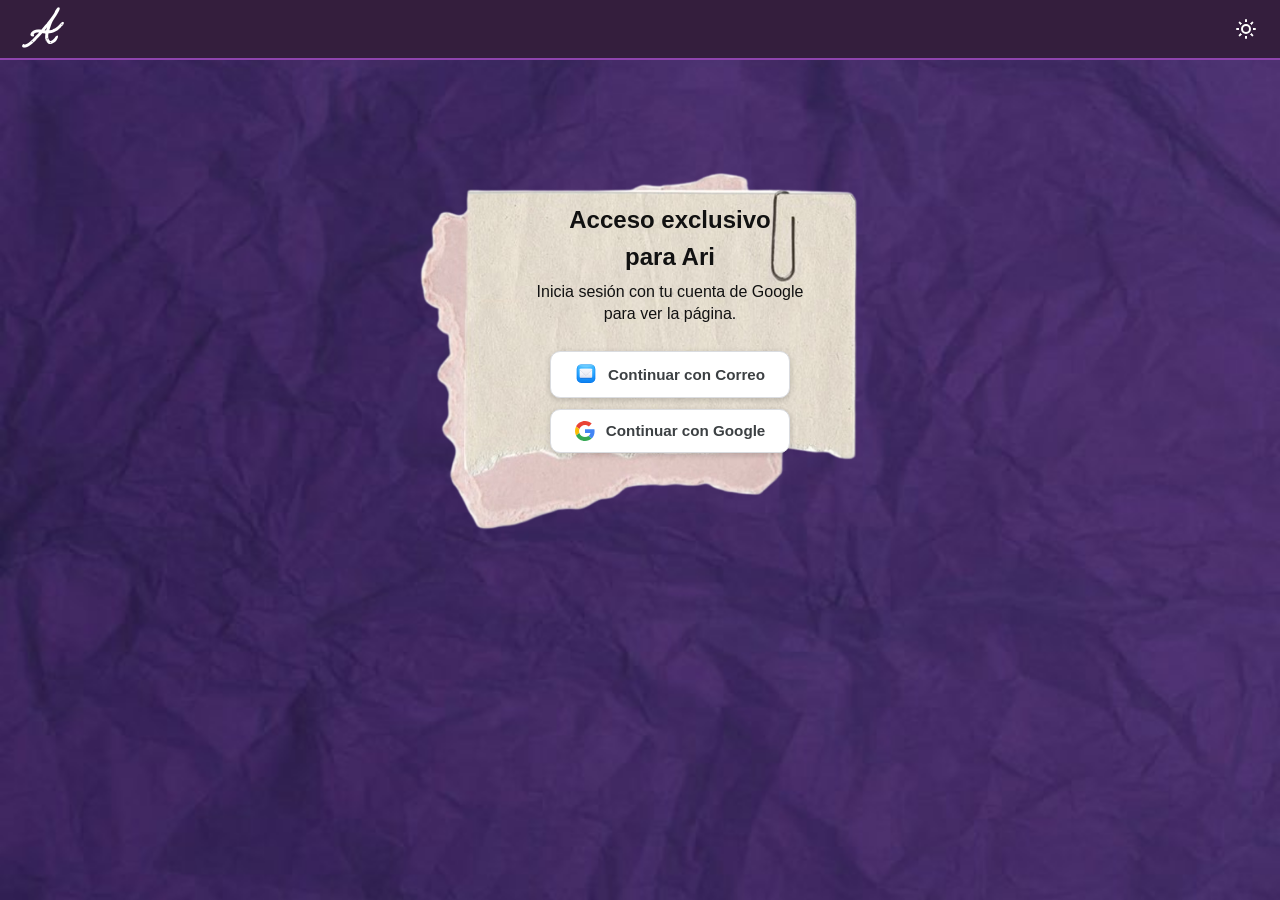
==== commit 7784718e: "VS Code - 4" ====
--- a/index.html
+++ b/index.html
@@ -51,7 +51,7 @@
 
                 <div class="social-login">
                     <button type="button" id="openEmailBtn" class="google-btn">
-                        <svg xmlns="http://www.w3.org/2000/svg" viewBox="0 0 280 280" width="280" height="280" xmlns:c2pa="http://c2pa.org/manifest"><metadata><c2pa:manifest>[base64]/fBIQg5MaXRdwAAACAY2JvcqVjYWxnZnNoYTI1NmNwYWRNAAAAAAAAAAAAAAAAAGRoYXNoWCBRKziB/krMVe+o/[base64]/[base64]/[base64]/3cyjxFA3Qo5S46fX0/ihY0VZ7mfb9KF703t5OjWDBWMA4GA1UdDwEB/wQEAwIHgDAVBgNVHSUEDjAMBgorBgEEAYPoXgIBMAwGA1UdEwEB/wQCMAAwHwYDVR0jBBgwFoAUzlHiBIFOZFsj+OPEz5o+nMHXXMIwCgYIKoZIzj0EAwMDZwAwZAIwMXMdFJ4BetLLVY7ORuE9noqbbAZOZn/aArXyTwFAZfKrPzxF2vPoJNf1+UCdg1XGAjBwX1zd9WGqYkqmL5SFqw1QySjr1zJfpJM9+1rdDwSPLMOPOjKuiXjoU/[base64]/avKIg4j9IQ58Uo=</c2pa:manifest></metadata>
+                        <svg class="google-btn__icon" xmlns="http://www.w3.org/2000/svg" viewBox="0 0 280 280" width="22" height="22" aria-hidden="true">
                             <defs>
                                 <linearGradient id="bg" x1="0" y1="0" x2="0" y2="1">
                                 <stop offset="0" stop-color="#34B6FF"/>
@@ -90,40 +90,32 @@
                                 <feGaussianBlur stdDeviation="3"/>
                                 </filter>
                             </defs>
-
-                            <!-- Fondo azul redondeado -->
+                            
                             <rect x="22" y="18" width="236" height="236" rx="58" fill="url(#bg)"/>
                             <g clip-path="url(#clipBg)">
                                 <rect x="22" y="18" width="236" height="236" fill="url(#glow)"/>
-                                <!-- Oscurecimiento sutil de los bordes (efecto 3D) -->
+                                
                                 <rect x="22" y="18" width="236" height="236" rx="58" fill="none" stroke="#0A6AE0" stroke-opacity="0.55" stroke-width="14" filter="url(#blurEdge)"/>
-                                <!-- Brillo superior -->
+                                
                                 <ellipse cx="140" cy="30" rx="95" ry="22" fill="#9BE0FF" opacity="0.35" filter="url(#blurEdge)"/>
                             </g>
-
-                            <!-- Sombra del sobre -->
+                            
                             <rect x="64" y="90" width="150" height="112" rx="14" fill="#0A58C8" opacity="0.55" filter="url(#shadow)"/>
 
-                            <!-- Cuerpo del sobre -->
                             <rect x="60" y="72" width="158" height="116" rx="12" fill="url(#env)"/>
 
                             <g clip-path="url(#clipEnv)">
-                                <!-- Pliegues inferiores -->
                                 <path d="M58,192 L128,134" stroke="#C3CAD9" stroke-width="3" stroke-linecap="round" fill="none" filter="url(#soft)" opacity="0.9"/>
                                 <path d="M220,192 L150,134" stroke="#C3CAD9" stroke-width="3" stroke-linecap="round" fill="none" filter="url(#soft)" opacity="0.9"/>
                                 <path d="M58,190 L128,132" stroke="#FFFFFF" stroke-width="1.2" stroke-linecap="round" fill="none" opacity="0.8"/>
                                 <path d="M220,190 L150,132" stroke="#FFFFFF" stroke-width="1.2" stroke-linecap="round" fill="none" opacity="0.8"/>
 
-                                <!-- Sombra bajo la solapa -->
                                 <path d="M60,84 L139,158 L218,84" stroke="#AEB6C9" stroke-width="7" fill="none" stroke-linejoin="round" filter="url(#softer)" opacity="0.7"/>
 
-                                <!-- Solapa -->
                                 <path d="M60,72 L218,72 L218,82 L139,152 L60,82 Z" fill="url(#flap)"/>
                                 <path d="M60,82 L139,152 L218,82" stroke="#C9CFDD" stroke-width="2" fill="none" stroke-linejoin="round" opacity="0.9"/>
                                 <path d="M60,79 L139,149 L218,79" stroke="#FFFFFF" stroke-width="1.5" fill="none" stroke-linejoin="round" opacity="0.9"/>
                             </g>
-
-                            <!-- Bisel del sobre -->
                             <rect x="60.75" y="72.75" width="156.5" height="114.5" rx="11.5" fill="none" stroke="#FFFFFF" stroke-opacity="0.9" stroke-width="1.5"/>
                             <path d="M62,182 Q62,186.5 72,187 L206,187 Q216,186.5 216,182" fill="none" stroke="#C5CBDA" stroke-width="2" opacity="0.7" filter="url(#soft)"/>
                         </svg>
@@ -141,20 +133,21 @@
                     <p id="authError" class="auth-error" role="alert"></p>
                 </div>
 
-                <form id="emailForm">
-                    <button type="button" id="closeEmailBtn" aria-label="Cerrar">✕</button>
-                    <input id="emailInput" type="email" placeholder="Correo" autocomplete="email" required>
-                    <input id="passwordInput" type="password" placeholder="Contraseña" autocomplete="current-password" required minlength="6" maxlength="12" spellcheck="false">
-                    <button type="submit" id="emailLoginBtn">Entrar</button>
-                    <button type="button" id="resetBtn">¿Olvidaste tu contraseña?</button>
-                </form>
-
                 <label id="remember-div" class="hidden" style="display: block; margin-top:.6rem; color:var(--muted); font-size:.9rem;">
                     <input id="remember" type="checkbox"> Recordar en este equipo
                 </label>
             </form>
         </div>
     </section>
+    
+    <form id="emailForm" aria-label="Iniciar sesión con correo">
+        <button type="button" id="closeEmailBtn" aria-label="Cerrar">✕</button>
+        <input id="emailInput" type="email" placeholder="Correo" autocomplete="email" required>
+        <input id="passwordInput" type="password" placeholder="Contraseña" autocomplete="current-password" required minlength="6" spellcheck="false">
+        <p id="emailError" class="auth-error" role="alert"></p>
+        <button type="submit" id="emailLoginBtn">Entrar</button>
+        <button type="button" id="resetBtn">¿Olvidaste tu contraseña?</button>
+    </form>
     <section class="unlocked-section hidden" id="unlocked">
         <section id="stickers" class="stickers">
             <img src="images/stickers/Corazón Plata.png" alt="" class="sticker s1">
--- a/styles.css
+++ b/styles.css
@@ -417,7 +417,6 @@
     z-index: 100;
     width: min(90vw, 340px);
     padding: 24px 20px 20px;
-    display: none;
     flex-direction: column;
     gap: 10px;
     background-color: var(--bg-app);
@@ -446,6 +445,11 @@
 #emailForm input:focus {
     outline: 2px solid var(--bg-timeline);
     outline-offset: 1px;
+}
+
+#emailForm .auth-error {
+    max-width: none;
+    text-align: center;
 }
 
 #emailLoginBtn {
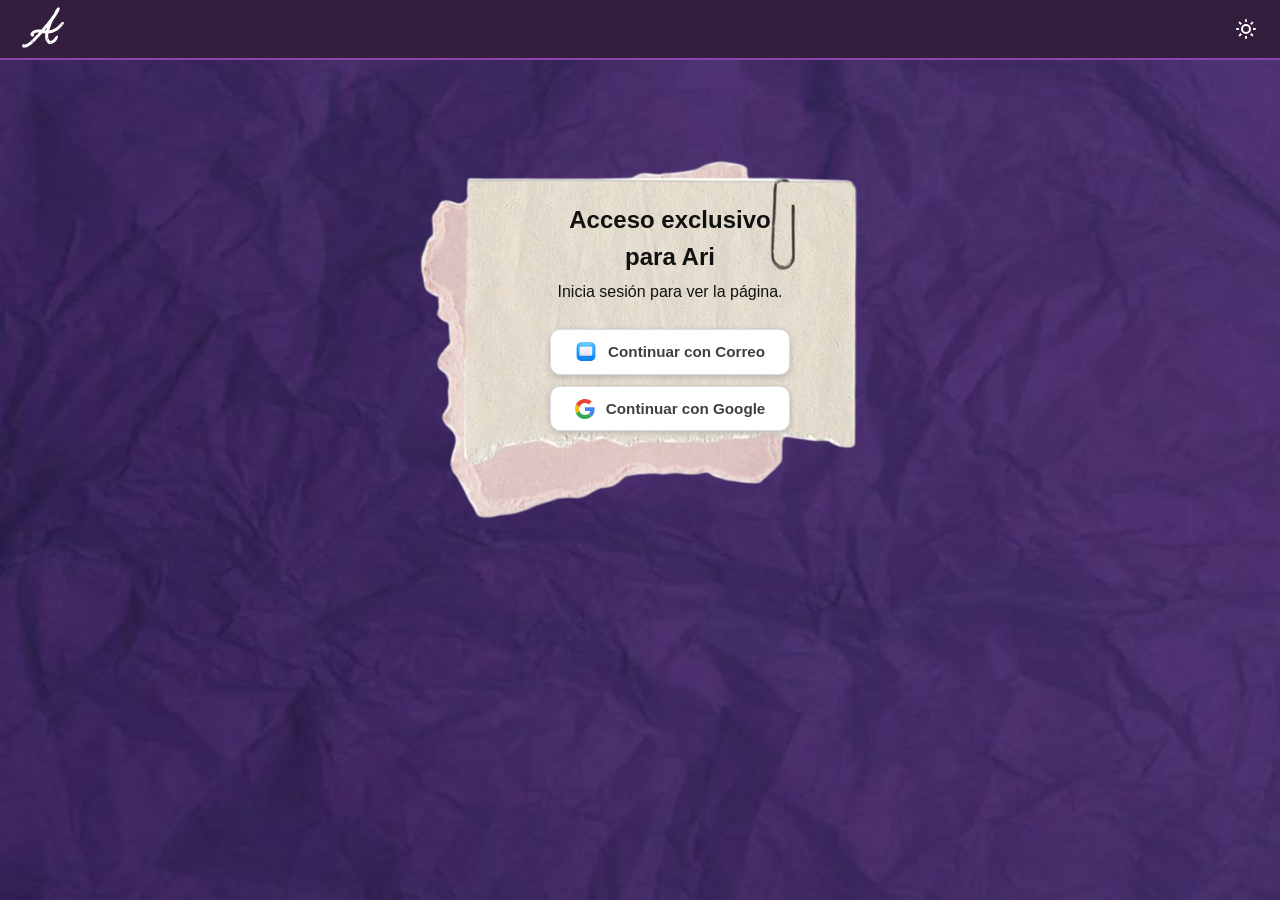
==== commit 11e490ac: "VS Code - 5" ====
--- a/index.html
+++ b/index.html
@@ -45,7 +45,7 @@
             <img src="images/cuadro de texto.png" alt="" class="cuadro-de-texto">
             <h2 id="lockTitle">Acceso exclusivo</h2>
             <h2 id="lockTitle">para Ari</h2>
-            <p class="lock-subtitle">Inicia sesión con tu cuenta de Google para ver la página.</p>
+            <p class="lock-subtitle">Inicia sesión para ver la página.</p>
 
             <form id="passForm" autocomplete="on">
 
--- a/styles.css
+++ b/styles.css
@@ -433,7 +433,7 @@
 }
 
 #emailForm input {
-    width: 100%;
+    width: 86%;
     padding: 10px 12px;
     border: 1px solid var(--border-color);
     border-radius: 8px;
